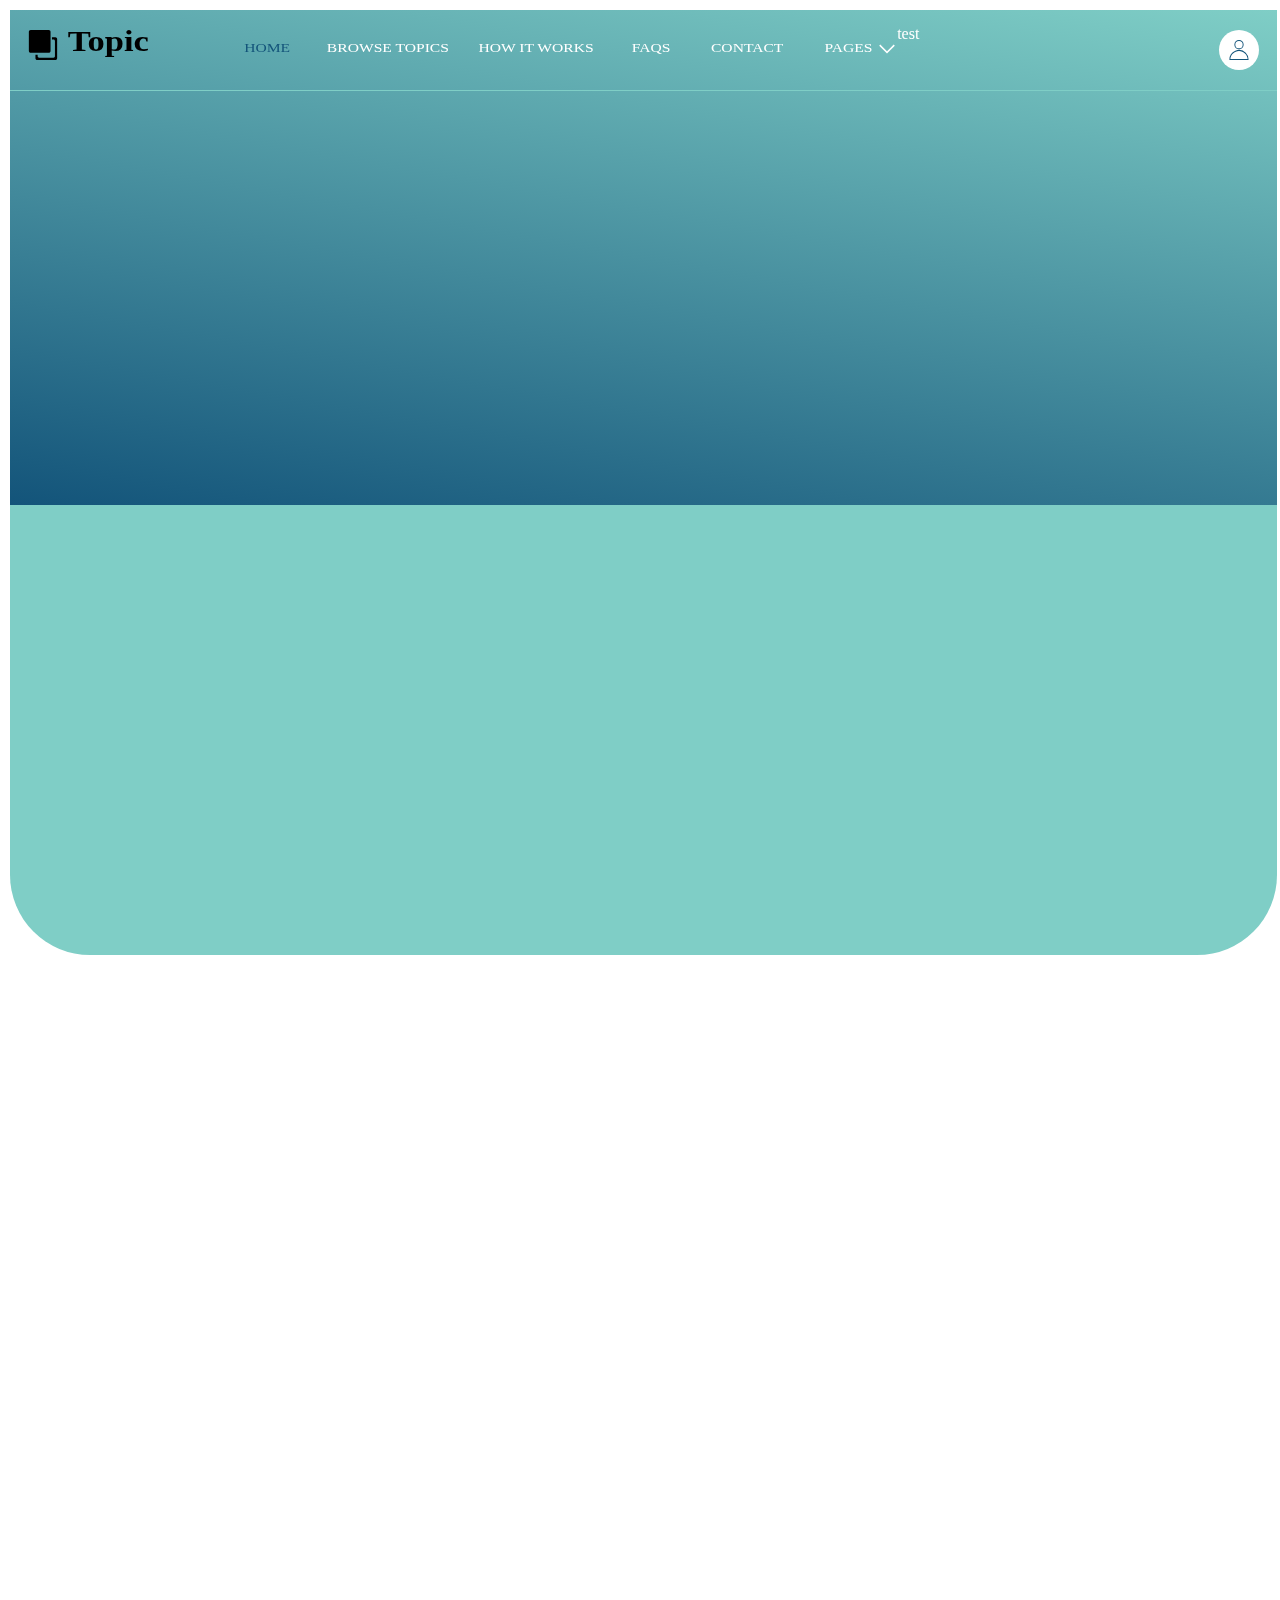
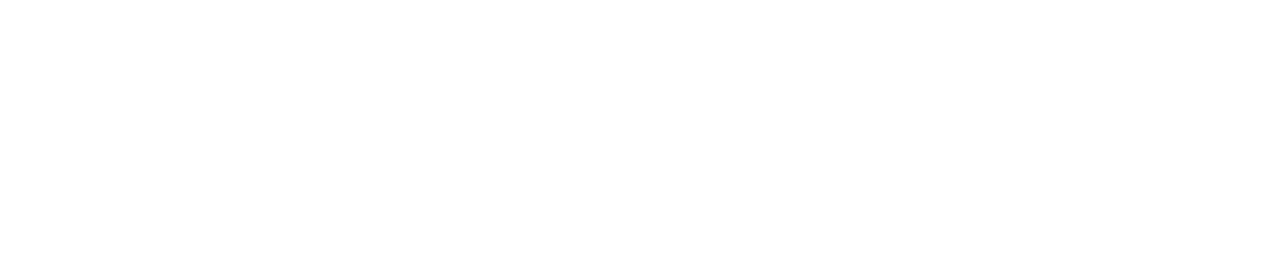
==== index.html @ 39557f70 "test" ====
<!DOCTYPE html>
<html lang="en">
<head>
    <meta charset="UTF-8">
    <meta name="viewport" content="width=device-width, initial-scale=1.0">
    <link rel="icon" href="img/icon.png"/>
    <link rel="stylesheet" href="style.css"/>
    <title>Topic</title>
    <script src="script.js" defer></script>
</head>
<body>
    <section class="main-top-container">
        <section class="main-top-head">
            <div class="main-top-head-inside">
                <div class="logo-left">
                    <div class="top-title-logo">
                        <svg version="1.1" id="logo-pic" xmlns="http://www.w3.org/2000/svg" xmlns:xlink="http://www.w3.org/1999/xlink" x="0px" y="0px" viewBox="0 0 26.901 26.901" style="enable-background:new 0 0 26.901 26.901;" xml:space="preserve"><g><path d="M24.514,6.516H21.47v2.07h1.399c0.713,0,1.292,0.578,1.292,1.291v13.66c0,0.715-0.579,1.295-1.292,1.295H9.948 c-0.713,0-1.29-0.58-1.29-1.295v-1.398H6.683v3.139c0,0.896,0.725,1.623,1.62,1.623h16.211c0.894,0,1.619-0.727,1.619-1.623V8.137 C26.133,7.244,25.409,6.516,24.514,6.516z" fill="#000000" style="fill: rgb(0, 0, 0);"></path><path d="M20.218,18.76V1.621C20.218,0.728,19.49,0,18.598,0H2.386C1.491,0,0.767,0.729,0.767,1.621V18.76 c0,0.898,0.724,1.623,1.619,1.623h16.212C19.492,20.383,20.218,19.658,20.218,18.76z" fill="#000000" style="fill: rgb(0, 0, 0);"></path></g></svg>
                    </div>
                    <div class="top-title">
                        <h1><strong>Topic</strong></h1>
                    </div>
                </div>
                <div class="top-main-sections">
                    <p id="home-p">HOME</p>
                    <p id="browse-topics-p">BROWSE TOPICS</p>
                    <p id="how-it-works-p">HOW IT WORKS</p>
                    <p id="faqs-p">FAQS</p>
                    <p id="contact-p">CONTACT</p>
                    <div class="pages-arrow">
                        <p id="pages-p">PAGES</p>
                        <svg id="arrow" src="arrow.svg" enable-background="new 0 0 128 128" viewBox="0 0 128 128" xmlns="http://www.w3.org/2000/svg"><path d="m64 92.5 50-50-7.1-7.1-17.1 17.2-25.8 25.8-25.8-25.8-17.1-17.1-7.1 7.1z"/></svg>    
                    </div>
                    test 
                        <!-- <div class="submenu">
                            <div class="submenu-arrow">
                            </div>
                            <ul>
                                <li><a href="https://templatemo.com/templates/templatemo_590_topic_listing/topics-listing.html">TOPICS LISTING</a></li>
                                <li><a href="https://templatemo.com/live/templatemo_590_topic_listing">CONTACT FORM</a></li>
                            </ul>
                        </div> -->
                
                </div>
                <div class="account-logo">
                    <svg id="acc-logo" viewBox="0 0 512 512" xmlns="http://www.w3.org/2000/svg" data-name="Layer 1"><path d="m429.2 326.8a244.942 244.942 0 0 0 -418.142 173.2v12h489.884v-12a243.336 243.336 0 0 0 -71.742-173.2zm-393.821 161.2c6.249-116.273 102.821-208.941 220.621-208.941s214.372 92.668 220.621 208.941zm220.621-250.82a118.59 118.59 0 1 0 -118.59-118.59 118.725 118.725 0 0 0 118.59 118.59zm0-213.18a94.59 94.59 0 1 1 -94.59 94.59 94.7 94.7 0 0 1 94.59-94.59z"/></svg>
                </div>
            </div>
            <hr>
        </section>
        <!-- <div class="main-top-title">
            <h1>Discover. Learn. Enjoy</h1>
            <p>platform for creatives around the world</p>
        </div>
        <div class="main-block-input">
            <form class="form-search" action="">
                <img class="search-img" src="img/search.png" alt="">
                <input type="search" placeholder="Design, Code, Marketing, Finance ...">
                <button class="search-button" type="submit"><strong>Search</strong></button>
            </form>
        </div> -->
    </section>
    <section class="first-main-description">
        <!-- <div class="description-web-design">
            <h2>Web Design</h2>
            <div class="number-14">14</div>
            <p>When you search for free CSS templates, you will notice that TemplateMo is one of the best websites</p>
            <img src="img/web-design.png" alt="">
        </div>
        <div class="description-finance">
            <img class="finance-main-img" src="img/finance.jpg" alt="">
            <div class="gradient-finance"></div>
            <div class="content-1">
                <h2>Finance</h2>
                <div class="number-25">25</div>
                <p>Topic Listing Template includes homepage, listing page, detail page, and contact page. You can feel free to edit and adapt for your CMS requirements.</p>
            </div>
            <div class="content-2">
                <button type="submit"><strong>Learn More</strong></button>
            </div>
            <div class="content-3">
                <p>Share:</p>
                <button type="button"><img class="logo-img" src="img/twitter.png" alt=""></button>
                <button type="button"><img class="logo-img" src="img/facebook.png" alt=""></button>
                <button type="button"><img class="logo-img" src="img/pinterest.png" alt=""></button>
                <img id="content-3-flag" src="img/flag.png" alt=""> -->
            </div>
        </div>

    </section>
    <section class="third-section-test">

    </section>
</body>
</html>
---- style.css ----
html, body {
    font-family: 'Rotunda';
    margin: 0;
    height: 100%;
}

:root {
    --dark-blue-color: #13547a;
    --light-blue-color: #7fcec6;
}

.main-top-container {
    margin: 10px 10px 0px 10px;
    width: 99%;
    height: 55%;
    background: linear-gradient(10deg, #13547a, #7fcec6)
}

.main-top-head-inside {
    position:fixed;
    display: flex;
    justify-content:center;
    width: 99%;
    height: 80px;
    transition: background-color 0.3s;
}

.main-top-head-inside.fixed {
    background-color: var(--light-blue-color);
    position: fixed;
}

.logo-left {
    display: flex;
}

.logo-left:hover {
    cursor: pointer;
}

#logo-pic {
    width: 30px;
    height: 30px;
    padding: 20px 15px 0 0;
}

.top-title h1{
    margin-top: 14px;
    font-size: 30px;
    transform: scale(1.15,1);
}

.top-main-sections {
    display: flex;
    padding: 15px 300px 0px 80px;
    color: white;
    cursor: default;
}

.top-main-sections p:hover {
    cursor: pointer;
    color: var(--dark-blue-color);
    transition: color 200ms;
}

.top-main-sections p {
    display: inline;
    margin: 0;
    padding: 15px 25px 0 25px;
    transition: color 200ms;
    font-weight: 350;
    font-size: 13px;
    transform: scale(1.2,1);
}

#pages-p {
    padding-right: 10px;
}

.pages-arrow {
    display: flex;
}

#arrow {
    padding: 0px 0px 17px 0px;
    width: 20px;
    fill: white;
    transition: fill 200ms;
}

#home-p {
    color: var(--dark-blue-color);
}

.pages-arrow:hover #arrow {
    cursor: pointer;
    fill: var(--dark-blue-color);
}

.pages-arrow:hover p {
    cursor: pointer;
    color: var(--dark-blue-color);
}

.submenu {
    border-radius: 10px;
    position: absolute;
    right: 580px;
    bottom: 720px;
    background-color: white;
    width: 160px;
    height: 90px;
    opacity: 0;
    visibility: hidden;
    transition: transform 300ms ease, opacity 300ms ease, visibility 0s 0.3s;
}

.submenu ul {
    padding: 15px 15px 15px 20px;
    color: grey;
    list-style-type: none;
    line-height: 33px;
    font-size: 15px;
    font-weight: 300;
    margin-top: 0px;
}

.submenu a:hover {
    color: var(--dark-blue-color);
}

.submenu ul a {
    color: grey;
    text-decoration: none;
}

.submenu-arrow {
    background-color: white;
    width: 25px;
    height: 25px;
    transform: rotate(45deg);
    position: absolute;
    bottom: 73px;
    left: 20px;
}

.pages-arrow:hover .submenu {
    opacity: 1;
    transform: translate(0px, -25px);
    visibility: visible;
    transition: transform 300ms ease, opacity 300ms ease;
}

.account-logo {
    margin-top: 20px;
    border-radius: 50%;
    height: 40px;
    width: 40px;
    min-height: 40px;
    min-width: 40px;
    background-color:rgb(255, 255, 255);
    transition: background-color 300ms;
}

#acc-logo {
    fill: var(--dark-blue-color);
    width: 20px;
    height: 20px;
    padding: 10px;
    transition: fill 300ms;
}

.account-logo:hover {
    background-color: var(--dark-blue-color);
    transition: background-color 300ms;
    cursor: pointer;
}

.account-logo:hover #acc-logo {
    fill: white;
    transition: fill 300ms;
}

hr {
    position: fixed;
    top: 82px;
    width: 99%;
    height: 1px;
    border: none;
    background-color: var(--light-blue-color);
}

















.main-top-title {
    margin: 4% 0 0 34%;
}

.main-top-title h1 {
    color: white;
    font-size: 60px; 
}

.main-top-title p {
    color: #13547a;
    font-size: 25px;
    font-weight: 500;
    margin: -40px 0 25px 80px;
}

.main-block-input {
    display: flex;
    justify-content: center;
    margin-left: 100px;
}

.form-search input {
    color: grey;
    width: 900px;
    height: 80px;
    border-radius: 50px;
    font-size: 20px;
    padding: 0 200px 0 80px;
    border: none;
}

.form-search input:focus {
    outline: none;
}

.search-img {
    width: 27px;
    height: auto;
    position: relative;
    top: 7px;
    left: 70px;
}

.cross-button {
    background-color: white;
    border: none;
    width: 30px;
    height: 30px;
    position: absolute;
    right: 36%;
    top: 35%;
    display: none;
}

.cross-img {
    position: absolute;
    top: 0px;
    left: 0px;
    width: 25px;
}

.search-button {
    width: 150px;
    height: 60px;
    border-radius: 50px;
    position: relative;
    right: 166px;
    border: none;
    font-size: 23px;
    color: white;
    background-color: #7fcec6;
    transition: background-color 200ms;
}

.search-button:hover {
    background-color: #13547a;
    transition: background-color 200ms;
    cursor: pointer;
}

.first-main-description {
    background: #7fcec6;
    width: 99%;
    height: 50%;
    margin: 0px 10px 0 10px;
    border-bottom-left-radius: 80px;
    border-bottom-right-radius: 80px;
    display: flex;
    justify-content: center;
    flex-wrap: wrap;
}

.description-web-design {
    padding: 1% 100px 0 30px;
    position:relative;
    bottom: 100px;
    width: 15%;
    height: 96%;
    background-color: white;
    border-radius: 20px;
    transition: transform 100ms;
}

.description-web-design:hover {
    cursor: pointer;
    transform: translate(0px, -7px);
    transition: transform 100ms;
}

.description-web-design h2 {
    font-size: 25px;
    font-weight: 550;
}

.number-14 {
    border-radius: 20%;
    font-size: 13px;
    color: white;
    width: 15px;
    height: 15px;
    padding: 7px;
    background-color: #00b0ff;
    position: relative;
    left: 335px;
    bottom: 50px;
}

.description-web-design p {
    position: relative;
    bottom: 60px;
    color: grey;
    font-size: 23px;
    font-weight: 280;
    line-height: 30px;
}

.description-web-design img {
    position: relative;
    bottom: 70px;
    width: 345px;
    height: auto;
}

.description-finance {
    padding: 40px 40px 40px 40px;
    position: relative;
    left: 20px;
    bottom: 100px;
    width: 550px;
    height: 370px;
    background-color: white;
    border-radius: 20px;
    transition: transform 100ms;
}

.description-finance:hover {
    transform: translate(0px, -7px);
    transition: transform 100ms;
}

.finance-main-img {
    position: relative;
    bottom: 40px;
    right: 40px;
    width: 630px;
    height: 450px;
    border-radius: 20px;
}

.gradient-finance {
    position: relative;
    bottom: 494px;
    right: 40px;
    background: linear-gradient(10deg, #15567b, #7fcec6);
    filter: opacity(80%);
    width: 630px;
    height: 450px;
    border-radius: 20px;
}

.content-1 {
    color: white;
    position: relative;
    bottom: 253%;
}

.content-1 h2 {
    font-size: 25px;
}

.number-25 {
    border-radius: 20%;
    font-size: 13px;
    color: white;
    width: 15px;
    height: 15px;
    padding: 7px;
    background-color: #536dfe;
    position: relative;
    left: 530px;
    bottom: 50px;
}

.content-1 p {
    font-size: 22px;
    position: relative;
    bottom: 60px;
    font-weight: 280;
    line-height: 33px;
}

.content-2 {
    position: relative;
    bottom: 990px;
}

.content-2 button {
    width: 150px;
    height: 50px;
    border-radius: 50px;
    border: none;
    font-size: 20px;
    color: white;
    background-color: #7fcec6;
    transition: background-color 200ms;
}

.content-2 button:hover {
    cursor: pointer;
    background-color: #13547a;
}

.content-3 {
    display: flex;
    position: relative;
    bottom: 880px;
    color: white;
    font-size: 25px;
}

.content-3 button {
    position: relative;
    top: 4px;
    margin: 20px 0 0 20px;
    width: 35px;
    height: 35px;
    border-radius: 50%;
    border: none;
    background-color: #7fcec6;
    transition: background-color 200ms;
}

.content-3 button:hover {
    cursor: pointer;
    background-color: #13547a;
}

.logo-img {
    margin-top: 5px;
    width: 20px;
    height: 20px;
}

#content-3-flag {
    position: relative;
    left: 290px;
    top: 30px;
    border-radius: 0%;
    width: 30px;
    height: 30px;
}

.content-3 img:hover {
    cursor: pointer;
}

.third-section-test {
    height: 100%;
}
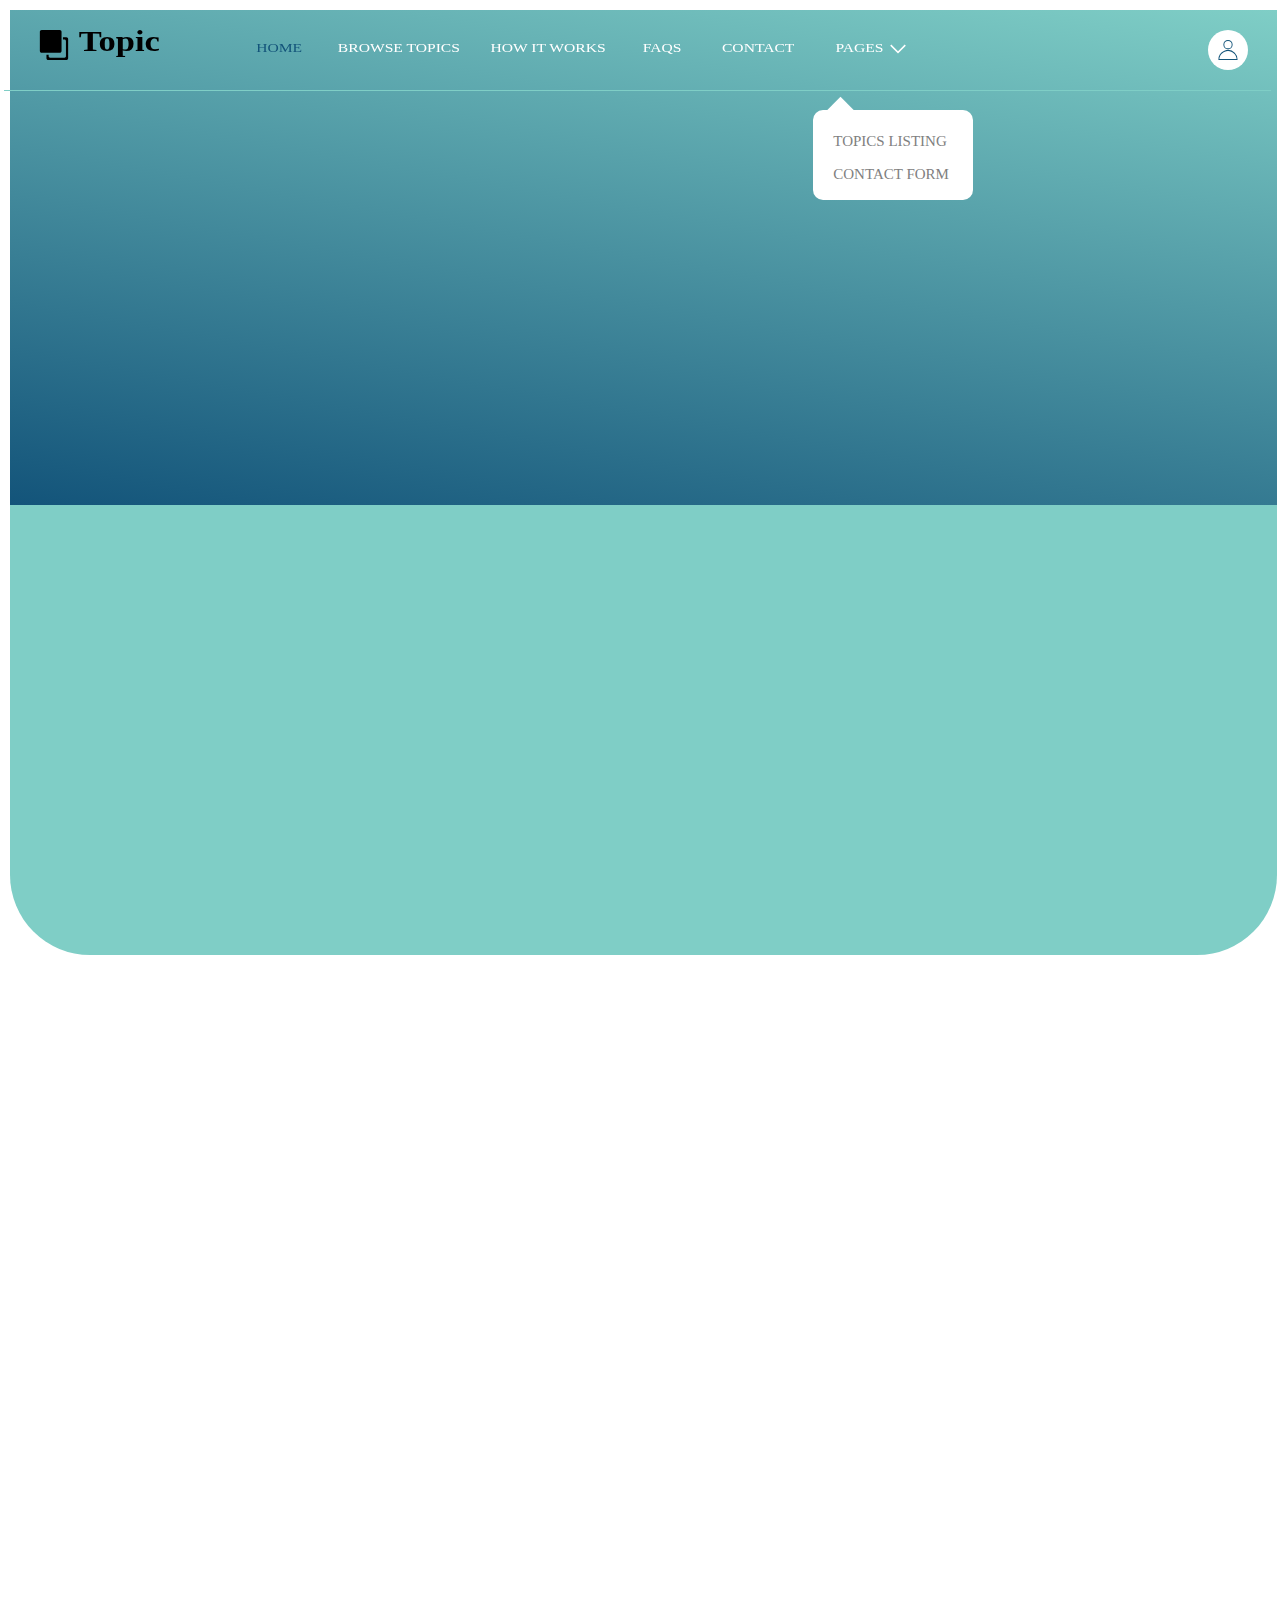
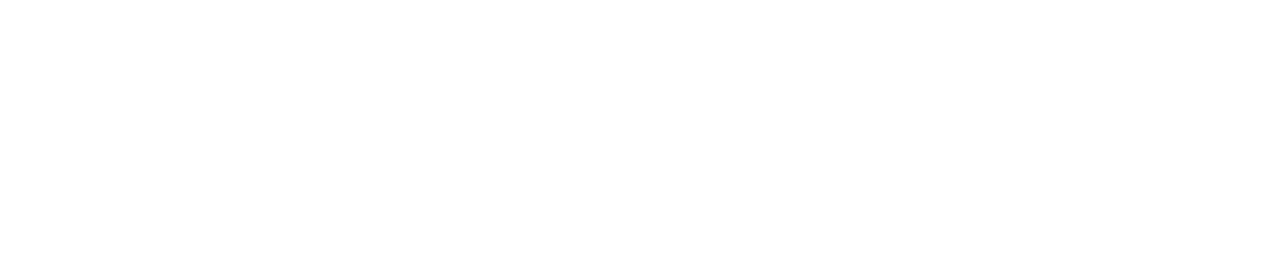
==== commit 757daa4f: "submenu-added" ====
--- a/index.html
+++ b/index.html
@@ -29,23 +29,22 @@
                     <div class="pages-arrow">
                         <p id="pages-p">PAGES</p>
                         <svg id="arrow" src="arrow.svg" enable-background="new 0 0 128 128" viewBox="0 0 128 128" xmlns="http://www.w3.org/2000/svg"><path d="m64 92.5 50-50-7.1-7.1-17.1 17.2-25.8 25.8-25.8-25.8-17.1-17.1-7.1 7.1z"/></svg>    
-                    </div>
-                    test 
-                        <!-- <div class="submenu">
+                        <div class="submenu">
                             <div class="submenu-arrow">
                             </div>
                             <ul>
                                 <li><a href="https://templatemo.com/templates/templatemo_590_topic_listing/topics-listing.html">TOPICS LISTING</a></li>
                                 <li><a href="https://templatemo.com/live/templatemo_590_topic_listing">CONTACT FORM</a></li>
                             </ul>
-                        </div> -->
-                
+                        </div>
+                    </div>
+                    <hr>
                 </div>
                 <div class="account-logo">
                     <svg id="acc-logo" viewBox="0 0 512 512" xmlns="http://www.w3.org/2000/svg" data-name="Layer 1"><path d="m429.2 326.8a244.942 244.942 0 0 0 -418.142 173.2v12h489.884v-12a243.336 243.336 0 0 0 -71.742-173.2zm-393.821 161.2c6.249-116.273 102.821-208.941 220.621-208.941s214.372 92.668 220.621 208.941zm220.621-250.82a118.59 118.59 0 1 0 -118.59-118.59 118.725 118.725 0 0 0 118.59 118.59zm0-213.18a94.59 94.59 0 1 1 -94.59 94.59 94.7 94.7 0 0 1 94.59-94.59z"/></svg>
                 </div>
             </div>
-            <hr>
+            
         </section>
         <!-- <div class="main-top-title">
             <h1>Discover. Learn. Enjoy</h1>
--- a/style.css
+++ b/style.css
@@ -103,15 +103,15 @@
 }
 
 .submenu {
+    position: fixed;
+    top: 110px;
     border-radius: 10px;
-    position: absolute;
-    right: 580px;
-    bottom: 720px;
     background-color: white;
     width: 160px;
     height: 90px;
-    opacity: 0;
-    visibility: hidden;
+    z-index: 2;
+    /* opacity: 0;
+    visibility: hidden; */
     transition: transform 300ms ease, opacity 300ms ease, visibility 0s 0.3s;
 }
 
@@ -141,7 +141,7 @@
     transform: rotate(45deg);
     position: absolute;
     bottom: 73px;
-    left: 20px;
+    left: 15px;
 }
 
 .pages-arrow:hover .submenu {
@@ -183,11 +183,13 @@
 
 hr {
     position: fixed;
+    right: 9px;
     top: 82px;
     width: 99%;
     height: 1px;
     border: none;
     background-color: var(--light-blue-color);
+    z-index: 1;
 }
 
 
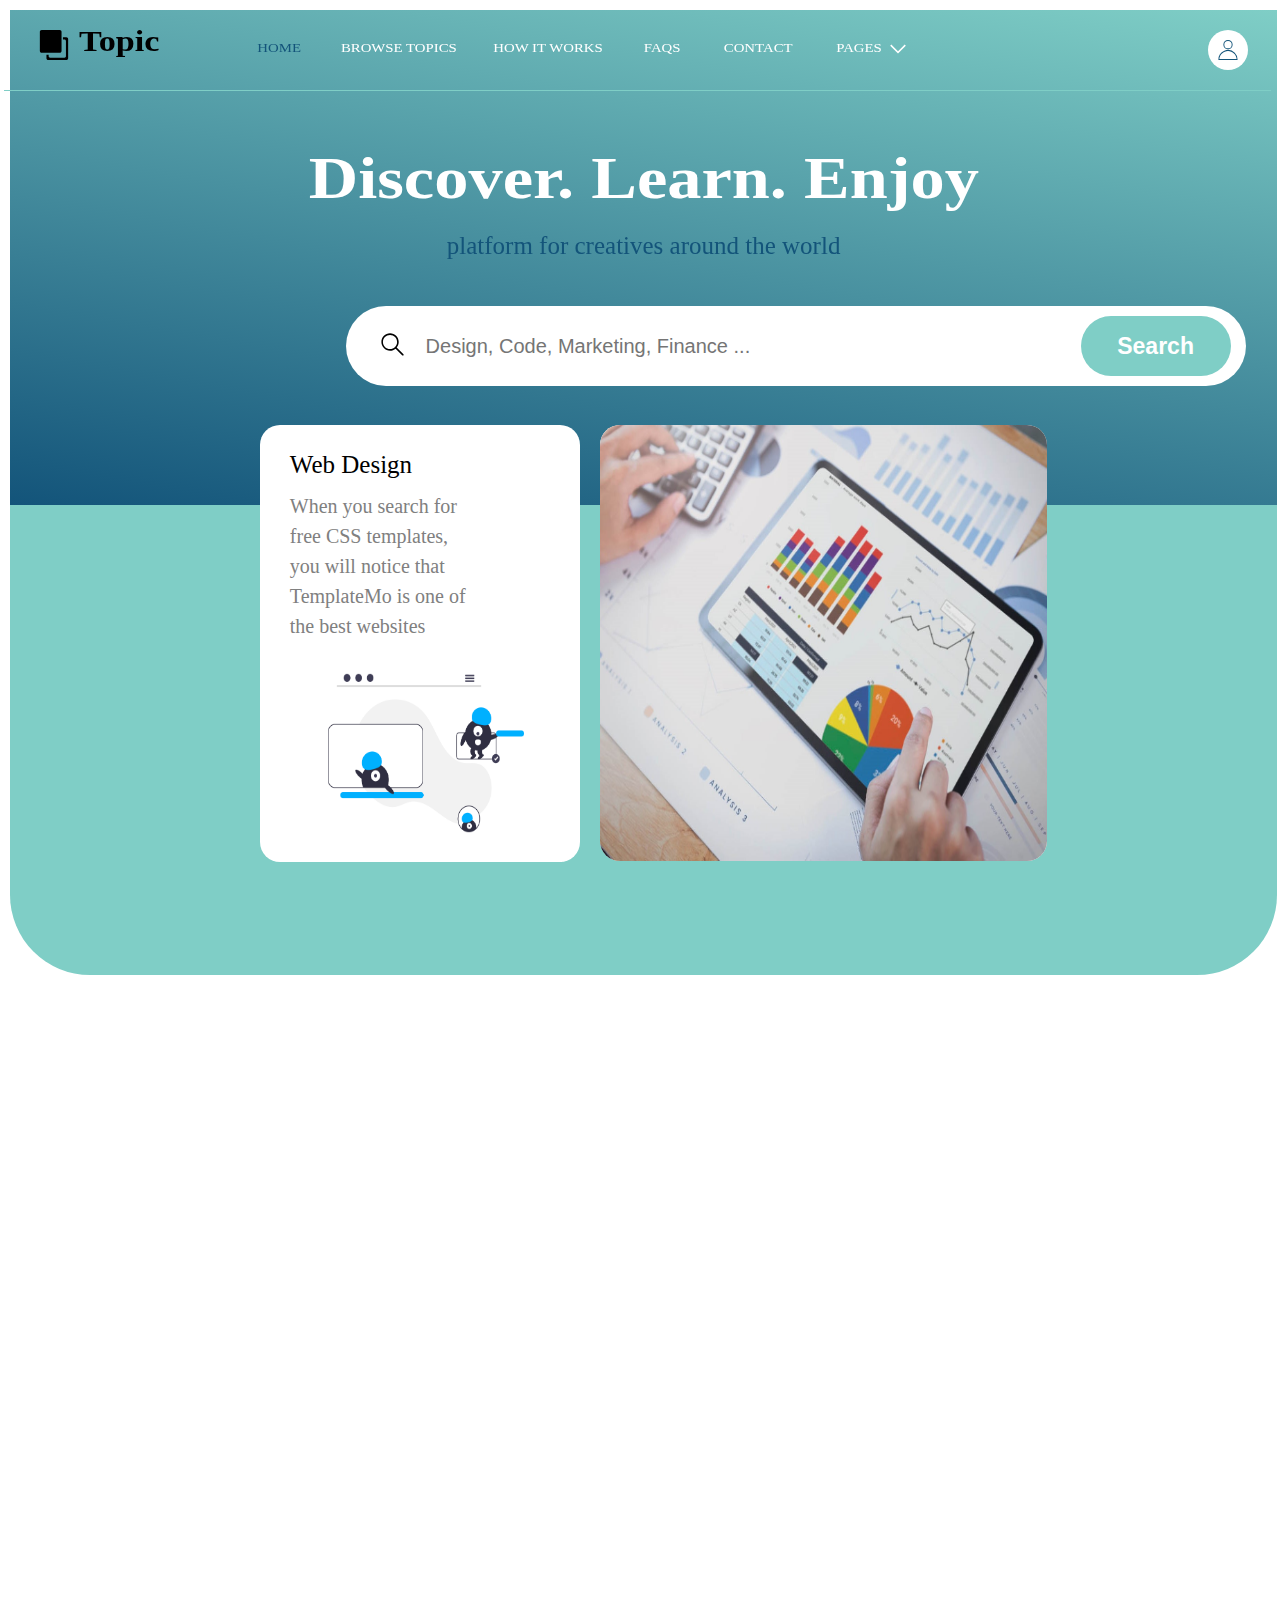
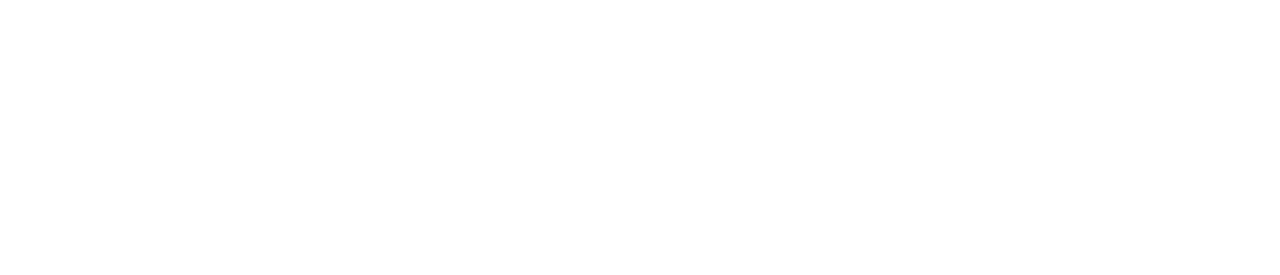
==== commit efbba484: "blocks description" ====
--- a/index.html
+++ b/index.html
@@ -3,12 +3,15 @@
 <head>
     <meta charset="UTF-8">
     <meta name="viewport" content="width=device-width, initial-scale=1.0">
-    <link rel="icon" href="img/icon.png"/>
+    <link rel="icon" href="img/icon.png" type="image/png">
     <link rel="stylesheet" href="style.css"/>
     <title>Topic</title>
     <script src="script.js" defer></script>
 </head>
 <body>
+
+    <!--ШАПКА САЙТА С НАВИГАЦИЕЙ-->
+
     <section class="main-top-container">
         <section class="main-top-head">
             <div class="main-top-head-inside">
@@ -43,23 +46,30 @@
                 <div class="account-logo">
                     <svg id="acc-logo" viewBox="0 0 512 512" xmlns="http://www.w3.org/2000/svg" data-name="Layer 1"><path d="m429.2 326.8a244.942 244.942 0 0 0 -418.142 173.2v12h489.884v-12a243.336 243.336 0 0 0 -71.742-173.2zm-393.821 161.2c6.249-116.273 102.821-208.941 220.621-208.941s214.372 92.668 220.621 208.941zm220.621-250.82a118.59 118.59 0 1 0 -118.59-118.59 118.725 118.725 0 0 0 118.59 118.59zm0-213.18a94.59 94.59 0 1 1 -94.59 94.59 94.7 94.7 0 0 1 94.59-94.59z"/></svg>
                 </div>
+            </div>           
+        </section>
+
+    <!-- ОГЛАВЛЕНИЕ С ПОИСКОМ -->
+
+        <section class="main-center-title">
+            <div class="main-top-title">
+                <h1>Discover. Learn. Enjoy</h1>
+                <p>platform for creatives around the world</p>
             </div>
-            
+            <div class="main-block-input">
+                <form class="form-search" action="">
+                    <svg id="search-pic" viewBox="0 0 101 101" xmlns="http://www.w3.org/2000/svg"><path d="m63.3 59.9c3.8-4.6 6.2-10.5 6.2-17 0-14.6-11.9-26.5-26.5-26.5s-26.5 11.9-26.5 26.5 11.9 26.5 26.5 26.5c6.4 0 12.4-2.3 17-6.2l20.6 20.6c.5.5 1.1.7 1.7.7s1.2-.2 1.7-.7c.9-.9.9-2.5 0-3.4zm-20.4 4.7c-12 0-21.7-9.7-21.7-21.7s9.7-21.7 21.7-21.7 21.7 9.7 21.7 21.7-9.7 21.7-21.7 21.7z"/></svg>
+                    <input type="search" placeholder="Design, Code, Marketing, Finance ...">
+                    <button class="search-button" type="submit"><strong>Search</strong></button>
+                </form>
+            </div>
         </section>
-        <!-- <div class="main-top-title">
-            <h1>Discover. Learn. Enjoy</h1>
-            <p>platform for creatives around the world</p>
-        </div>
-        <div class="main-block-input">
-            <form class="form-search" action="">
-                <img class="search-img" src="img/search.png" alt="">
-                <input type="search" placeholder="Design, Code, Marketing, Finance ...">
-                <button class="search-button" type="submit"><strong>Search</strong></button>
-            </form>
-        </div> -->
     </section>
+
+    <!-- БЛОКИ С ОПИСАНИЕМ -->
+
     <section class="first-main-description">
-        <!-- <div class="description-web-design">
+        <div class="description-web-design">
             <h2>Web Design</h2>
             <div class="number-14">14</div>
             <p>When you search for free CSS templates, you will notice that TemplateMo is one of the best websites</p>
@@ -67,8 +77,8 @@
         </div>
         <div class="description-finance">
             <img class="finance-main-img" src="img/finance.jpg" alt="">
-            <div class="gradient-finance"></div>
-            <div class="content-1">
+            <!-- <div class="gradient-finance"></div> -->
+            <!-- <div class="content-1">
                 <h2>Finance</h2>
                 <div class="number-25">25</div>
                 <p>Topic Listing Template includes homepage, listing page, detail page, and contact page. You can feel free to edit and adapt for your CMS requirements.</p>
@@ -81,8 +91,8 @@
                 <button type="button"><img class="logo-img" src="img/twitter.png" alt=""></button>
                 <button type="button"><img class="logo-img" src="img/facebook.png" alt=""></button>
                 <button type="button"><img class="logo-img" src="img/pinterest.png" alt=""></button>
-                <img id="content-3-flag" src="img/flag.png" alt=""> -->
-            </div>
+                <img id="content-3-flag" src="img/flag.png" alt="">
+            </div> -->
         </div>
 
     </section>
--- a/style.css
+++ b/style.css
@@ -7,9 +7,16 @@
 :root {
     --dark-blue-color: #13547a;
     --light-blue-color: #7fcec6;
-}
+    --text-transform: scale(1.14,1);
+    --smooth-transition-background: background-color 200ms;
+    --smooth-transform: transform 100ms;
+}
+
+/* ШАПКА САЙТА С НАВИГАЦИЕЙ */
 
 .main-top-container {
+    display: flex;
+    justify-content:center;
     margin: 10px 10px 0px 10px;
     width: 99%;
     height: 55%;
@@ -18,16 +25,18 @@
 
 .main-top-head-inside {
     position:fixed;
+    left: 10px;
     display: flex;
     justify-content:center;
     width: 99%;
     height: 80px;
-    transition: background-color 0.3s;
+    transition: var(--smooth-transition-background);
 }
 
 .main-top-head-inside.fixed {
     background-color: var(--light-blue-color);
     position: fixed;
+    z-index: 1000;
 }
 
 .logo-left {
@@ -47,7 +56,7 @@
 .top-title h1{
     margin-top: 14px;
     font-size: 30px;
-    transform: scale(1.15,1);
+    transform: var(--text-transform);
 }
 
 .top-main-sections {
@@ -70,7 +79,7 @@
     transition: color 200ms;
     font-weight: 350;
     font-size: 13px;
-    transform: scale(1.2,1);
+    transform: var(--text-transform);
 }
 
 #pages-p {
@@ -100,6 +109,13 @@
 .pages-arrow:hover p {
     cursor: pointer;
     color: var(--dark-blue-color);
+}
+
+.pages-arrow:hover .submenu {
+    opacity: 1;
+    transform: translate(0px, -25px);
+    visibility: visible;
+    transition: transform 300ms ease, opacity 300ms ease;
 }
 
 .submenu {
@@ -110,19 +126,20 @@
     width: 160px;
     height: 90px;
     z-index: 2;
-    /* opacity: 0;
-    visibility: hidden; */
     transition: transform 300ms ease, opacity 300ms ease, visibility 0s 0.3s;
+    opacity: 0;
+    visibility: hidden;
 }
 
 .submenu ul {
-    padding: 15px 15px 15px 20px;
+    padding: 15px 15px 15px 25px;
     color: grey;
     list-style-type: none;
     line-height: 33px;
-    font-size: 15px;
+    font-size: 13px;
     font-weight: 300;
     margin-top: 0px;
+    transform: var(--text-transform);
 }
 
 .submenu a:hover {
@@ -142,13 +159,6 @@
     position: absolute;
     bottom: 73px;
     left: 15px;
-}
-
-.pages-arrow:hover .submenu {
-    opacity: 1;
-    transform: translate(0px, -25px);
-    visibility: visible;
-    transition: transform 300ms ease, opacity 300ms ease;
 }
 
 .account-logo {
@@ -158,8 +168,8 @@
     width: 40px;
     min-height: 40px;
     min-width: 40px;
-    background-color:rgb(255, 255, 255);
-    transition: background-color 300ms;
+    background-color:white;
+    transition: var(--smooth-transition-background);
 }
 
 #acc-logo {
@@ -172,7 +182,7 @@
 
 .account-logo:hover {
     background-color: var(--dark-blue-color);
-    transition: background-color 300ms;
+    transition: var(--smooth-transition-background);
     cursor: pointer;
 }
 
@@ -192,42 +202,36 @@
     z-index: 1;
 }
 
-
-
-
-
-
-
-
-
-
-
-
-
-
-
-
+/* ОГЛАВЛЕНИЕ С ПОИСКОМ */
 
 .main-top-title {
-    margin: 4% 0 0 34%;
+    display: flex;
+    flex-direction: column;
+    align-items: center;
 }
 
 .main-top-title h1 {
+    flex-wrap: wrap;
+    position: absolute;
+    top: 16%;
+    margin: 0;
     color: white;
     font-size: 60px; 
+    transform: var(--text-transform);
 }
 
 .main-top-title p {
-    color: #13547a;
+    position: absolute;
+    top: 23%;
+    color: var(--dark-blue-color);
     font-size: 25px;
-    font-weight: 500;
-    margin: -40px 0 25px 80px;
+    font-weight: 400;
 }
 
 .main-block-input {
-    display: flex;
-    justify-content: center;
-    margin-left: 100px;
+    position: absolute;
+    left: 27%;
+    top: 34%;
 }
 
 .form-search input {
@@ -244,56 +248,42 @@
     outline: none;
 }
 
-.search-img {
-    width: 27px;
+#search-pic {
+    width: 33px;
     height: auto;
-    position: relative;
-    top: 7px;
-    left: 70px;
-}
-
-.cross-button {
-    background-color: white;
-    border: none;
-    width: 30px;
-    height: 30px;
-    position: absolute;
-    right: 36%;
-    top: 35%;
-    display: none;
-}
-
-.cross-img {
-    position: absolute;
-    top: 0px;
-    left: 0px;
-    width: 25px;
+    position: absolute;
+    top: 22px;
+    left: 30px;
 }
 
 .search-button {
     width: 150px;
     height: 60px;
     border-radius: 50px;
-    position: relative;
-    right: 166px;
+    position: absolute;
+    top: 10px;
+    right: 15px;
     border: none;
     font-size: 23px;
     color: white;
-    background-color: #7fcec6;
-    transition: background-color 200ms;
+    background-color: var(--light-blue-color);
+    transition: var(--smooth-transition-background);
 }
 
 .search-button:hover {
-    background-color: #13547a;
-    transition: background-color 200ms;
-    cursor: pointer;
-}
+    background-color: var(--dark-blue-color);
+    transition: var(--smooth-transition-background);
+    cursor: pointer;
+}
+
+/* БЛОКИ С ОПИСАНИЕМ */
 
 .first-main-description {
-    background: #7fcec6;
+    background: var(--light-blue-color);
     width: 99%;
     height: 50%;
     margin: 0px 10px 0 10px;
+    padding-top: 20px;
     border-bottom-left-radius: 80px;
     border-bottom-right-radius: 80px;
     display: flex;
@@ -302,25 +292,25 @@
 }
 
 .description-web-design {
-    padding: 1% 100px 0 30px;
-    position:relative;
+    padding: 5px 100px 0 30px;
+    position: relative;
     bottom: 100px;
     width: 15%;
     height: 96%;
     background-color: white;
     border-radius: 20px;
-    transition: transform 100ms;
+    transition: var(--smooth-transform);
 }
 
 .description-web-design:hover {
     cursor: pointer;
     transform: translate(0px, -7px);
-    transition: transform 100ms;
+    transition: var(--smooth-transform);
 }
 
 .description-web-design h2 {
     font-size: 25px;
-    font-weight: 550;
+    font-weight: 400;
 }
 
 .number-14 {
@@ -329,7 +319,7 @@
     color: white;
     width: 15px;
     height: 15px;
-    padding: 7px;
+    padding: 5px 7px 11px 7px;
     background-color: #00b0ff;
     position: relative;
     left: 335px;
@@ -340,16 +330,16 @@
     position: relative;
     bottom: 60px;
     color: grey;
-    font-size: 23px;
-    font-weight: 280;
+    font-size: 20px;
+    font-weight: 300;
     line-height: 30px;
 }
 
 .description-web-design img {
-    position: relative;
-    bottom: 70px;
-    width: 345px;
-    height: auto;
+    position: absolute;
+    bottom: 0px;
+    width: 85%;
+    height: 50%;
 }
 
 .description-finance {
@@ -357,24 +347,24 @@
     position: relative;
     left: 20px;
     bottom: 100px;
-    width: 550px;
-    height: 370px;
+    width: 29%;
+    height: 79%;
     background-color: white;
     border-radius: 20px;
-    transition: transform 100ms;
+    transition: var(--smooth-transform);
 }
 
 .description-finance:hover {
     transform: translate(0px, -7px);
-    transition: transform 100ms;
+    transition: var(--smooth-transform);
 }
 
 .finance-main-img {
-    position: relative;
-    bottom: 40px;
-    right: 40px;
-    width: 630px;
-    height: 450px;
+    position: absolute;
+    bottom: 0;
+    left: 0;
+    width: 100%;
+    height: 100%;
     border-radius: 20px;
 }
 
@@ -384,8 +374,8 @@
     right: 40px;
     background: linear-gradient(10deg, #15567b, #7fcec6);
     filter: opacity(80%);
-    width: 630px;
-    height: 450px;
+    width: 115%;
+    height: 123%;
     border-radius: 20px;
 }
 
@@ -397,6 +387,7 @@
 
 .content-1 h2 {
     font-size: 25px;
+    font-weight: 400;
 }
 
 .number-25 {
@@ -405,7 +396,7 @@
     color: white;
     width: 15px;
     height: 15px;
-    padding: 7px;
+    padding: 5px 7px 11px 7px;
     background-color: #536dfe;
     position: relative;
     left: 530px;
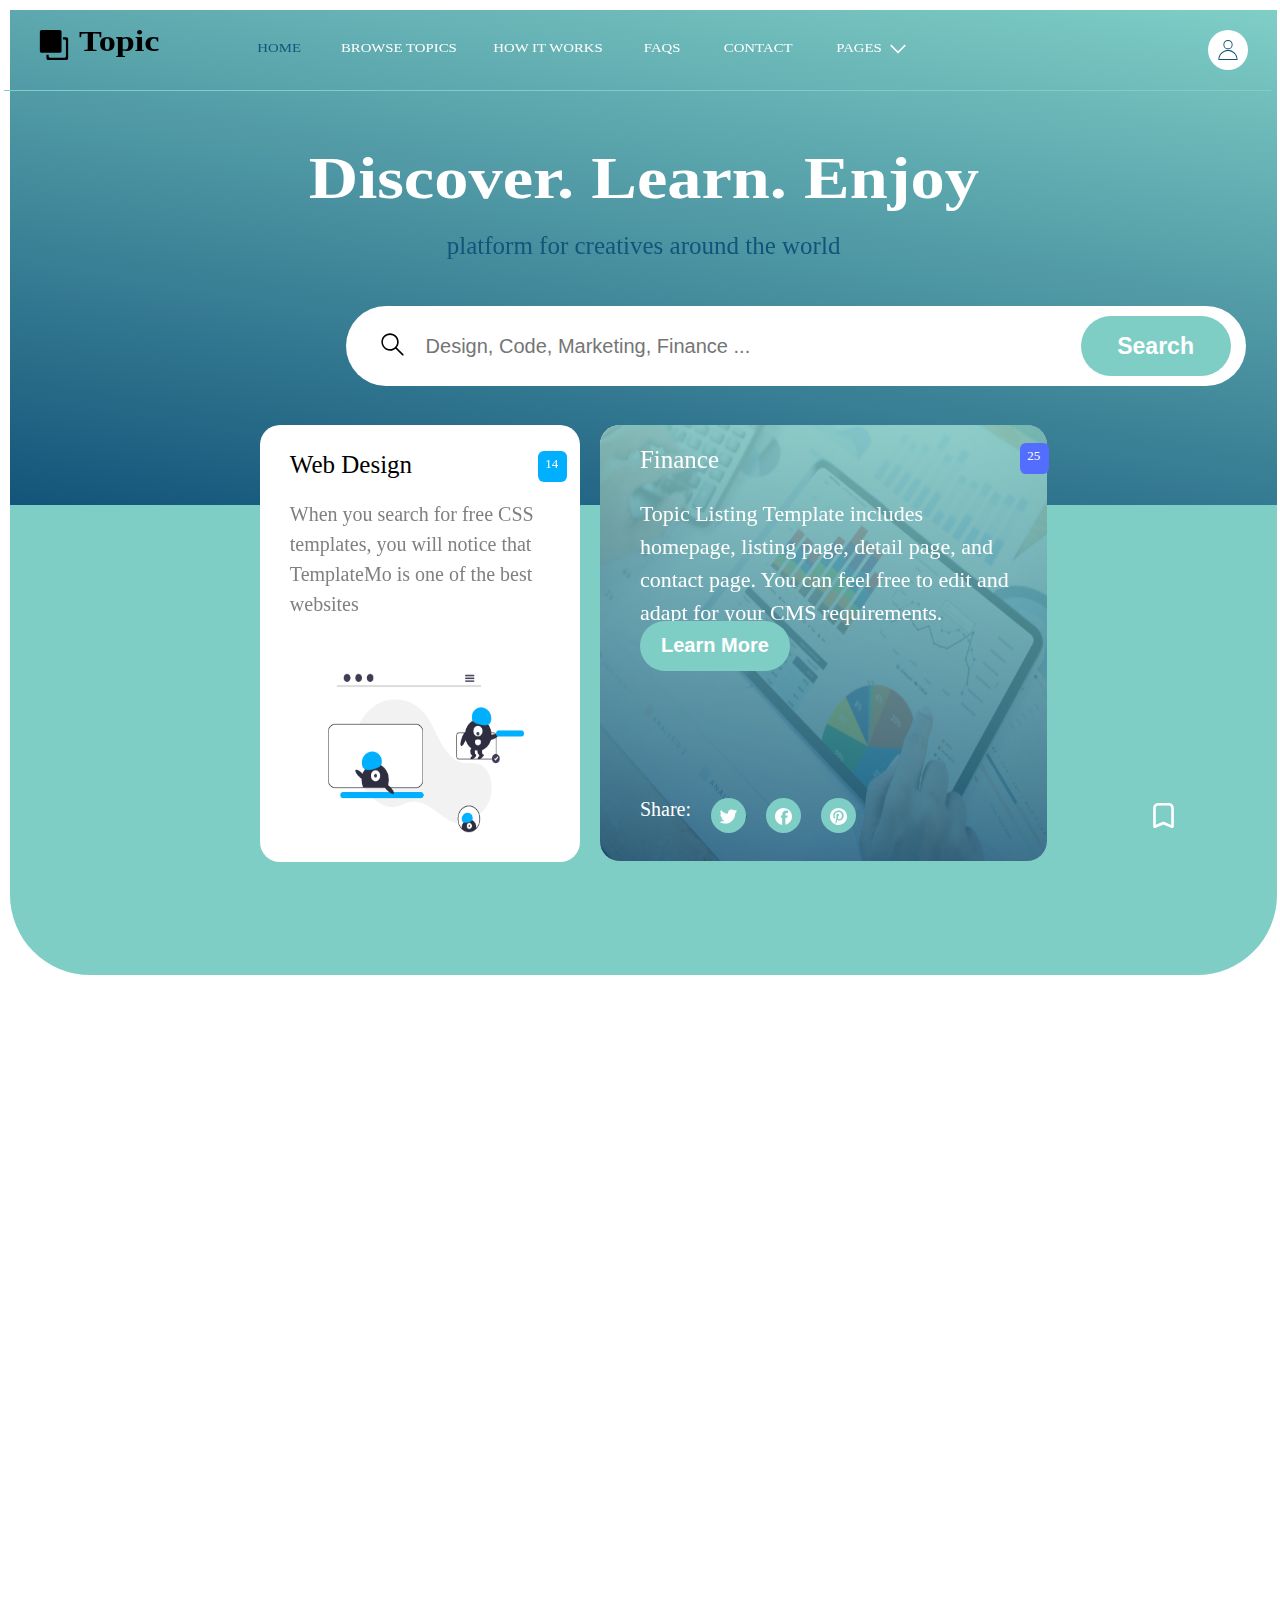
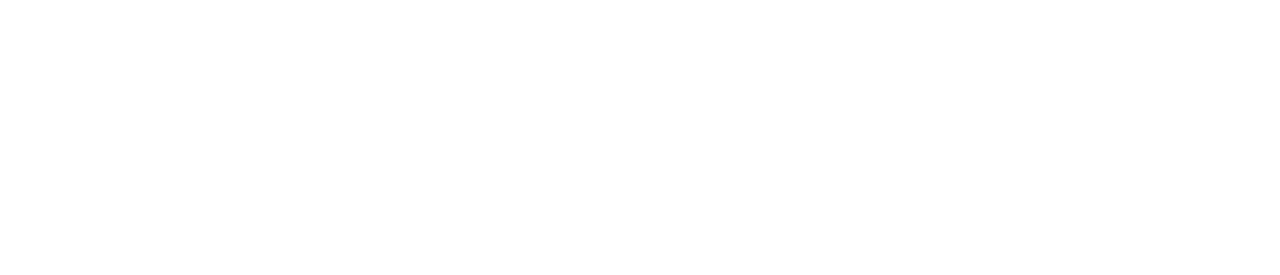
==== commit 75a50c98: "1 web done" ====
--- a/index.html
+++ b/index.html
@@ -77,8 +77,8 @@
         </div>
         <div class="description-finance">
             <img class="finance-main-img" src="img/finance.jpg" alt="">
-            <!-- <div class="gradient-finance"></div> -->
-            <!-- <div class="content-1">
+            <div class="gradient-finance"></div>
+            <div class="content-1">
                 <h2>Finance</h2>
                 <div class="number-25">25</div>
                 <p>Topic Listing Template includes homepage, listing page, detail page, and contact page. You can feel free to edit and adapt for your CMS requirements.</p>
@@ -88,14 +88,15 @@
             </div>
             <div class="content-3">
                 <p>Share:</p>
-                <button type="button"><img class="logo-img" src="img/twitter.png" alt=""></button>
-                <button type="button"><img class="logo-img" src="img/facebook.png" alt=""></button>
-                <button type="button"><img class="logo-img" src="img/pinterest.png" alt=""></button>
-                <img id="content-3-flag" src="img/flag.png" alt="">
-            </div> -->
+                <button type="button"><svg version="1.1" class="logo-pic" xmlns="http://www.w3.org/2000/svg" xmlns:xlink="http://www.w3.org/1999/xlink" x="0px" y="0px" viewBox="0 0 410.155 410.155" style="enable-background:new 0 0 410.155 410.155;" xml:space="preserve"><path style="fill: rgb(255, 255, 255);" d="M403.632,74.18c-9.113,4.041-18.573,7.229-28.28,9.537c10.696-10.164,18.738-22.877,23.275-37.067 l0,0c1.295-4.051-3.105-7.554-6.763-5.385l0,0c-13.504,8.01-28.05,14.019-43.235,17.862c-0.881,0.223-1.79,0.336-2.702,0.336 c-2.766,0-5.455-1.027-7.57-2.891c-16.156-14.239-36.935-22.081-58.508-22.081c-9.335,0-18.76,1.455-28.014,4.325 c-28.672,8.893-50.795,32.544-57.736,61.724c-2.604,10.945-3.309,21.9-2.097,32.56c0.139,1.225-0.44,2.08-0.797,2.481 c-0.627,0.703-1.516,1.106-2.439,1.106c-0.103,0-0.209-0.005-0.314-0.015c-62.762-5.831-119.358-36.068-159.363-85.14l0,0 c-2.04-2.503-5.952-2.196-7.578,0.593l0,0C13.677,65.565,9.537,80.937,9.537,96.579c0,23.972,9.631,46.563,26.36,63.032 c-7.035-1.668-13.844-4.295-20.169-7.808l0,0c-3.06-1.7-6.825,0.485-6.868,3.985l0,0c-0.438,35.612,20.412,67.3,51.646,81.569 c-0.629,0.015-1.258,0.022-1.888,0.022c-4.951,0-9.964-0.478-14.898-1.421l0,0c-3.446-0.658-6.341,2.611-5.271,5.952l0,0 c10.138,31.651,37.39,54.981,70.002,60.278c-27.066,18.169-58.585,27.753-91.39,27.753l-10.227-0.006 c-3.151,0-5.816,2.054-6.619,5.106c-0.791,3.006,0.666,6.177,3.353,7.74c36.966,21.513,79.131,32.883,121.955,32.883 c37.485,0,72.549-7.439,104.219-22.109c29.033-13.449,54.689-32.674,76.255-57.141c20.09-22.792,35.8-49.103,46.692-78.201 c10.383-27.737,15.871-57.333,15.871-85.589v-1.346c-0.001-4.537,2.051-8.806,5.631-11.712c13.585-11.03,25.415-24.014,35.16-38.591 l0,0C411.924,77.126,407.866,72.302,403.632,74.18L403.632,74.18z" fill="#76A9EA"></path></svg></button>
+                <button type="button"><svg version="1.1" class="logo-pic" xmlns="http://www.w3.org/2000/svg" xmlns:xlink="http://www.w3.org/1999/xlink" x="0px" y="0px" viewBox="0 0 42.054 42.054" style="enable-background:new 0 0 42.054 42.054;" xml:space="preserve"><g><path d="M42.054,21.168c0,10.001-6.987,18.354-16.344,20.485V24.185h5.053v-5.833h-5.104V17.05c0-2.5,1.094-4.532,3.697-4.532 c1.043,0,1.877,0.157,2.555,0.365l0.311-6.094c-1.094-0.312-2.445-0.522-4.217-0.522c-2.291,0-5.053,0.68-7.031,2.554 c-2.293,2.084-3.23,5.469-3.23,8.541v0.989H14.41v5.833h3.333v17.729C7.694,40.334,0,31.661,0,21.168 C0,9.555,9.415,0.14,21.028,0.14C32.641,0.139,42.054,9.554,42.054,21.168z" fill="#000000" style="fill: rgb(255, 255, 255);"></path></g></svg></button>
+                <button type="button"><svg version="1.1" class="logo-pic" xmlns="http://www.w3.org/2000/svg" xmlns:xlink="http://www.w3.org/1999/xlink" x="0px" y="0px" viewBox="0 0 25.626 25.626" style="enable-background:new 0 0 25.626 25.626;" xml:space="preserve"><g><path style="fill: rgb(255, 255, 255);" d="M12.812,0C5.736,0,0,5.736,0,12.812c0,5.421,3.372,10.045,8.128,11.917 c-0.021-0.438-0.018-2.705,1.56-9.474c0.211-2.258-0.082-3.059-0.082-3.997c0-2.129,1.106-2.578,1.752-2.578 c0.921,0,2.193,0.352,2.193,1.836c0,1.7-1.386,2.147-1.386,2.147s-0.1,0.435-0.215,1.643c-0.115,1.21,0.369,2.52,2.343,2.52 c3.165,0,3.653-4.393,3.653-5.602c0-1.67-1.224-5.06-5.024-5.06c-5.068,0-5.94,4.54-5.94,5.751c0,0.518,0.143,1.432,0.241,1.823 c0.957,0.155,0.858,1.465,0.449,1.837c-0.455,0.409-2.793,0.896-2.793-4.236c0-4.887,4.356-7.405,8.179-7.405 c3.639,0,7.603,2.511,7.603,7.348c0,4.318-3.104,7.718-6.364,7.718c-1.958,0-2.996-1.613-2.996-1.613 c0,1.51-2.773,6.699-3.128,7.358c1.44,0.561,3.001,0.88,4.64,0.88c7.076,0,12.813-5.736,12.813-12.813S19.888,0,12.812,0z" fill="#030104"></path></g></svg></button>
+                <svg id="content-3-flag" enable-background="new 0 0 100 100" viewBox="0 0 100 100" xmlns="http://www.w3.org/2000/svg"><g><path d="m85.1 100c-.5 0-1.6 0-2.1-.5h-.5l-32.5-13.6-32.4 13.6c-2.1 1-4.7.5-6.3-.5s-2.6-3.1-2.6-5.2v-73.3c0-11.5 8.9-20.4 20.4-20.4h41.9c11.5 0 20.4 8.9 20.4 20.4v73.3c0 2.1-1 4.2-2.6 5.2-1.1.5-2.7 1-3.7 1zm-56-90c-5.2 0-9.9 4.7-9.9 9.9v67.5l30.8-13 30.9 13.1v-67.6c0-5.2-4.7-9.9-9.9-9.9z"></path></g></svg>
+            </div>
         </div>
+    </section>
 
-    </section>
+    
     <section class="third-section-test">
 
     </section>
--- a/style.css
+++ b/style.css
@@ -10,6 +10,7 @@
     --text-transform: scale(1.14,1);
     --smooth-transition-background: background-color 200ms;
     --smooth-transform: transform 100ms;
+    --gradient: linear-gradient(10deg, #13547a, #7fcec6);
 }
 
 /* ШАПКА САЙТА С НАВИГАЦИЕЙ */
@@ -20,7 +21,7 @@
     margin: 10px 10px 0px 10px;
     width: 99%;
     height: 55%;
-    background: linear-gradient(10deg, #13547a, #7fcec6)
+    background: var(--gradient);
 }
 
 .main-top-head-inside {
@@ -321,18 +322,19 @@
     height: 15px;
     padding: 5px 7px 11px 7px;
     background-color: #00b0ff;
-    position: relative;
-    left: 335px;
-    bottom: 50px;
+    position: absolute;
+    left: 87%;
+    bottom: 87%;
 }
 
 .description-web-design p {
-    position: relative;
-    bottom: 60px;
+    position: absolute;
+    top: 10%;
     color: grey;
     font-size: 20px;
     font-weight: 300;
     line-height: 30px;
+    padding: 10px 10px 10px 0px;
 }
 
 .description-web-design img {
@@ -369,20 +371,22 @@
 }
 
 .gradient-finance {
-    position: relative;
-    bottom: 494px;
-    right: 40px;
-    background: linear-gradient(10deg, #15567b, #7fcec6);
+    position: absolute;
+    bottom: 0px;
+    right: 0px;
+    background: var(--gradient);
     filter: opacity(80%);
-    width: 115%;
-    height: 123%;
+    width: 100%;
+    height: 100%;
     border-radius: 20px;
 }
 
 .content-1 {
     color: white;
-    position: relative;
-    bottom: 253%;
+    position: absolute;
+    top: 0;
+    width: 85%;
+    /* padding: 0px 50px 10px 10px; */
 }
 
 .content-1 h2 {
@@ -398,22 +402,23 @@
     height: 15px;
     padding: 5px 7px 11px 7px;
     background-color: #536dfe;
-    position: relative;
-    left: 530px;
-    bottom: 50px;
+    position: absolute;
+    left: 100%;
+    bottom: 30%;
 }
 
 .content-1 p {
     font-size: 22px;
-    position: relative;
-    bottom: 60px;
+    position: absolute;
+    top: 50px;
     font-weight: 280;
     line-height: 33px;
+    padding: 0;
 }
 
 .content-2 {
-    position: relative;
-    bottom: 990px;
+    position: absolute;
+    top: 45%;
 }
 
 .content-2 button {
@@ -423,57 +428,61 @@
     border: none;
     font-size: 20px;
     color: white;
-    background-color: #7fcec6;
-    transition: background-color 200ms;
+    background-color: var(--light-blue-color);
+    transition: var(--smooth-transition-background);
 }
 
 .content-2 button:hover {
     cursor: pointer;
-    background-color: #13547a;
+    background-color: var(--dark-blue-color);
 }
 
 .content-3 {
     display: flex;
-    position: relative;
-    bottom: 880px;
-    color: white;
-    font-size: 25px;
+    position: absolute;
+    bottom: 20px;
+    color: white;
+    font-size: 20px;
+    font-weight: 300;
 }
 
 .content-3 button {
     position: relative;
-    top: 4px;
     margin: 20px 0 0 20px;
     width: 35px;
     height: 35px;
     border-radius: 50%;
     border: none;
-    background-color: #7fcec6;
-    transition: background-color 200ms;
+    background-color: var(--light-blue-color);
+    transition: var(--smooth-transition-background);
 }
 
 .content-3 button:hover {
     cursor: pointer;
-    background-color: #13547a;
-}
-
-.logo-img {
+    background-color: var(--dark-blue-color);
+}
+
+.logo-pic {
     margin-top: 5px;
-    width: 20px;
-    height: 20px;
+    width: 17px;
+    height: 17px;
 }
 
 #content-3-flag {
     position: relative;
-    left: 290px;
-    top: 30px;
+    left: 295px;
+    top: 25px;
     border-radius: 0%;
-    width: 30px;
-    height: 30px;
-}
-
-.content-3 img:hover {
-    cursor: pointer;
+    width: 25px;
+    height: 25px;
+    fill: white;
+    transition: fill 200ms;
+}
+
+#content-3-flag:hover {
+    cursor: pointer;
+    fill: var(--light-blue-color);
+    transition: fill 200ms;
 }
 
 .third-section-test {
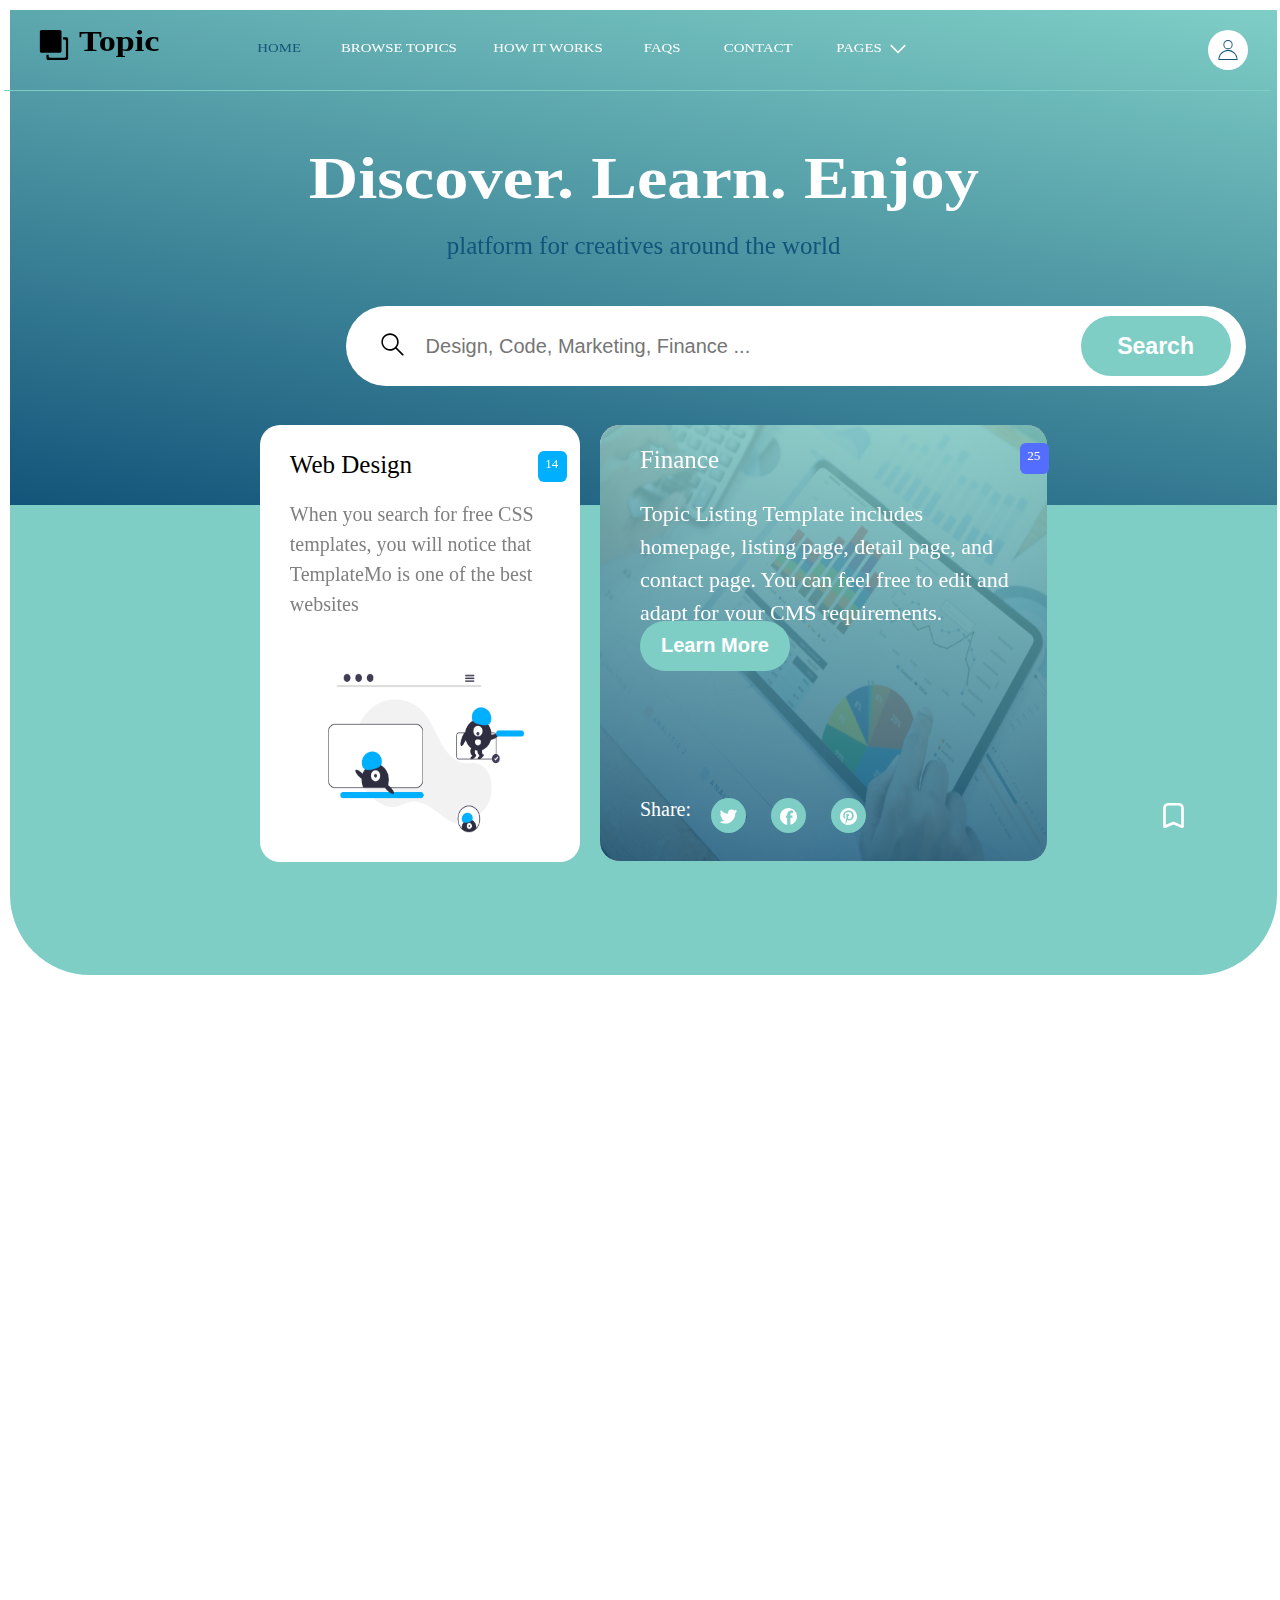
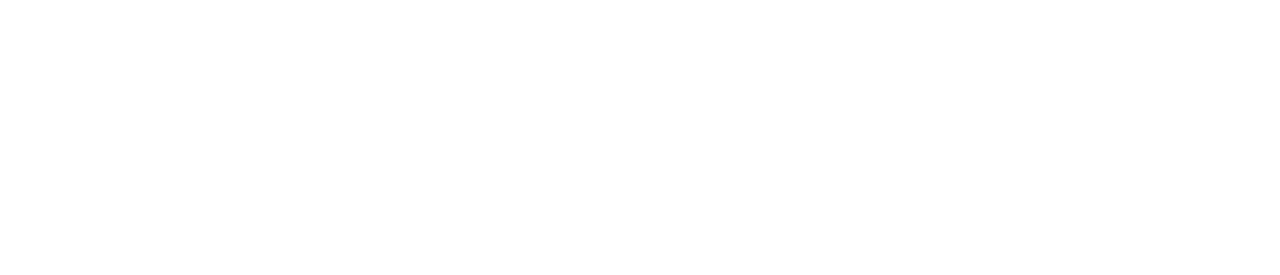
==== commit 900066c7: "done" ====
--- a/index.html
+++ b/index.html
@@ -3,7 +3,7 @@
 <head>
     <meta charset="UTF-8">
     <meta name="viewport" content="width=device-width, initial-scale=1.0">
-    <link rel="icon" href="img/icon.png" type="image/png">
+    <link rel="shortcut icon" href="img/icon.ico" type="image/x-icon">
     <link rel="stylesheet" href="style.css"/>
     <title>Topic</title>
     <script src="script.js" defer></script>
@@ -23,7 +23,7 @@
                         <h1><strong>Topic</strong></h1>
                     </div>
                 </div>
-                <div class="top-main-sections">
+                <nav class="top-main-sections">
                     <p id="home-p">HOME</p>
                     <p id="browse-topics-p">BROWSE TOPICS</p>
                     <p id="how-it-works-p">HOW IT WORKS</p>
@@ -42,7 +42,7 @@
                         </div>
                     </div>
                     <hr>
-                </div>
+                </nav>
                 <div class="account-logo">
                     <svg id="acc-logo" viewBox="0 0 512 512" xmlns="http://www.w3.org/2000/svg" data-name="Layer 1"><path d="m429.2 326.8a244.942 244.942 0 0 0 -418.142 173.2v12h489.884v-12a243.336 243.336 0 0 0 -71.742-173.2zm-393.821 161.2c6.249-116.273 102.821-208.941 220.621-208.941s214.372 92.668 220.621 208.941zm220.621-250.82a118.59 118.59 0 1 0 -118.59-118.59 118.725 118.725 0 0 0 118.59 118.59zm0-213.18a94.59 94.59 0 1 1 -94.59 94.59 94.7 94.7 0 0 1 94.59-94.59z"/></svg>
                 </div>
@@ -88,15 +88,16 @@
             </div>
             <div class="content-3">
                 <p>Share:</p>
-                <button type="button"><svg version="1.1" class="logo-pic" xmlns="http://www.w3.org/2000/svg" xmlns:xlink="http://www.w3.org/1999/xlink" x="0px" y="0px" viewBox="0 0 410.155 410.155" style="enable-background:new 0 0 410.155 410.155;" xml:space="preserve"><path style="fill: rgb(255, 255, 255);" d="M403.632,74.18c-9.113,4.041-18.573,7.229-28.28,9.537c10.696-10.164,18.738-22.877,23.275-37.067 l0,0c1.295-4.051-3.105-7.554-6.763-5.385l0,0c-13.504,8.01-28.05,14.019-43.235,17.862c-0.881,0.223-1.79,0.336-2.702,0.336 c-2.766,0-5.455-1.027-7.57-2.891c-16.156-14.239-36.935-22.081-58.508-22.081c-9.335,0-18.76,1.455-28.014,4.325 c-28.672,8.893-50.795,32.544-57.736,61.724c-2.604,10.945-3.309,21.9-2.097,32.56c0.139,1.225-0.44,2.08-0.797,2.481 c-0.627,0.703-1.516,1.106-2.439,1.106c-0.103,0-0.209-0.005-0.314-0.015c-62.762-5.831-119.358-36.068-159.363-85.14l0,0 c-2.04-2.503-5.952-2.196-7.578,0.593l0,0C13.677,65.565,9.537,80.937,9.537,96.579c0,23.972,9.631,46.563,26.36,63.032 c-7.035-1.668-13.844-4.295-20.169-7.808l0,0c-3.06-1.7-6.825,0.485-6.868,3.985l0,0c-0.438,35.612,20.412,67.3,51.646,81.569 c-0.629,0.015-1.258,0.022-1.888,0.022c-4.951,0-9.964-0.478-14.898-1.421l0,0c-3.446-0.658-6.341,2.611-5.271,5.952l0,0 c10.138,31.651,37.39,54.981,70.002,60.278c-27.066,18.169-58.585,27.753-91.39,27.753l-10.227-0.006 c-3.151,0-5.816,2.054-6.619,5.106c-0.791,3.006,0.666,6.177,3.353,7.74c36.966,21.513,79.131,32.883,121.955,32.883 c37.485,0,72.549-7.439,104.219-22.109c29.033-13.449,54.689-32.674,76.255-57.141c20.09-22.792,35.8-49.103,46.692-78.201 c10.383-27.737,15.871-57.333,15.871-85.589v-1.346c-0.001-4.537,2.051-8.806,5.631-11.712c13.585-11.03,25.415-24.014,35.16-38.591 l0,0C411.924,77.126,407.866,72.302,403.632,74.18L403.632,74.18z" fill="#76A9EA"></path></svg></button>
-                <button type="button"><svg version="1.1" class="logo-pic" xmlns="http://www.w3.org/2000/svg" xmlns:xlink="http://www.w3.org/1999/xlink" x="0px" y="0px" viewBox="0 0 42.054 42.054" style="enable-background:new 0 0 42.054 42.054;" xml:space="preserve"><g><path d="M42.054,21.168c0,10.001-6.987,18.354-16.344,20.485V24.185h5.053v-5.833h-5.104V17.05c0-2.5,1.094-4.532,3.697-4.532 c1.043,0,1.877,0.157,2.555,0.365l0.311-6.094c-1.094-0.312-2.445-0.522-4.217-0.522c-2.291,0-5.053,0.68-7.031,2.554 c-2.293,2.084-3.23,5.469-3.23,8.541v0.989H14.41v5.833h3.333v17.729C7.694,40.334,0,31.661,0,21.168 C0,9.555,9.415,0.14,21.028,0.14C32.641,0.139,42.054,9.554,42.054,21.168z" fill="#000000" style="fill: rgb(255, 255, 255);"></path></g></svg></button>
-                <button type="button"><svg version="1.1" class="logo-pic" xmlns="http://www.w3.org/2000/svg" xmlns:xlink="http://www.w3.org/1999/xlink" x="0px" y="0px" viewBox="0 0 25.626 25.626" style="enable-background:new 0 0 25.626 25.626;" xml:space="preserve"><g><path style="fill: rgb(255, 255, 255);" d="M12.812,0C5.736,0,0,5.736,0,12.812c0,5.421,3.372,10.045,8.128,11.917 c-0.021-0.438-0.018-2.705,1.56-9.474c0.211-2.258-0.082-3.059-0.082-3.997c0-2.129,1.106-2.578,1.752-2.578 c0.921,0,2.193,0.352,2.193,1.836c0,1.7-1.386,2.147-1.386,2.147s-0.1,0.435-0.215,1.643c-0.115,1.21,0.369,2.52,2.343,2.52 c3.165,0,3.653-4.393,3.653-5.602c0-1.67-1.224-5.06-5.024-5.06c-5.068,0-5.94,4.54-5.94,5.751c0,0.518,0.143,1.432,0.241,1.823 c0.957,0.155,0.858,1.465,0.449,1.837c-0.455,0.409-2.793,0.896-2.793-4.236c0-4.887,4.356-7.405,8.179-7.405 c3.639,0,7.603,2.511,7.603,7.348c0,4.318-3.104,7.718-6.364,7.718c-1.958,0-2.996-1.613-2.996-1.613 c0,1.51-2.773,6.699-3.128,7.358c1.44,0.561,3.001,0.88,4.64,0.88c7.076,0,12.813-5.736,12.813-12.813S19.888,0,12.812,0z" fill="#030104"></path></g></svg></button>
+                <form action="social-media.html" target="_blank">
+                    <button type="submit"><svg version="1.1" class="logo-pic" xmlns="http://www.w3.org/2000/svg" xmlns:xlink="http://www.w3.org/1999/xlink" x="0px" y="0px" viewBox="0 0 410.155 410.155" style="enable-background:new 0 0 410.155 410.155;" xml:space="preserve"><path style="fill: rgb(255, 255, 255);" d="M403.632,74.18c-9.113,4.041-18.573,7.229-28.28,9.537c10.696-10.164,18.738-22.877,23.275-37.067 l0,0c1.295-4.051-3.105-7.554-6.763-5.385l0,0c-13.504,8.01-28.05,14.019-43.235,17.862c-0.881,0.223-1.79,0.336-2.702,0.336 c-2.766,0-5.455-1.027-7.57-2.891c-16.156-14.239-36.935-22.081-58.508-22.081c-9.335,0-18.76,1.455-28.014,4.325 c-28.672,8.893-50.795,32.544-57.736,61.724c-2.604,10.945-3.309,21.9-2.097,32.56c0.139,1.225-0.44,2.08-0.797,2.481 c-0.627,0.703-1.516,1.106-2.439,1.106c-0.103,0-0.209-0.005-0.314-0.015c-62.762-5.831-119.358-36.068-159.363-85.14l0,0 c-2.04-2.503-5.952-2.196-7.578,0.593l0,0C13.677,65.565,9.537,80.937,9.537,96.579c0,23.972,9.631,46.563,26.36,63.032 c-7.035-1.668-13.844-4.295-20.169-7.808l0,0c-3.06-1.7-6.825,0.485-6.868,3.985l0,0c-0.438,35.612,20.412,67.3,51.646,81.569 c-0.629,0.015-1.258,0.022-1.888,0.022c-4.951,0-9.964-0.478-14.898-1.421l0,0c-3.446-0.658-6.341,2.611-5.271,5.952l0,0 c10.138,31.651,37.39,54.981,70.002,60.278c-27.066,18.169-58.585,27.753-91.39,27.753l-10.227-0.006 c-3.151,0-5.816,2.054-6.619,5.106c-0.791,3.006,0.666,6.177,3.353,7.74c36.966,21.513,79.131,32.883,121.955,32.883 c37.485,0,72.549-7.439,104.219-22.109c29.033-13.449,54.689-32.674,76.255-57.141c20.09-22.792,35.8-49.103,46.692-78.201 c10.383-27.737,15.871-57.333,15.871-85.589v-1.346c-0.001-4.537,2.051-8.806,5.631-11.712c13.585-11.03,25.415-24.014,35.16-38.591 l0,0C411.924,77.126,407.866,72.302,403.632,74.18L403.632,74.18z" fill="#76A9EA"></path></svg></button>
+                    <button type="submit"><svg version="1.1" class="logo-pic" xmlns="http://www.w3.org/2000/svg" xmlns:xlink="http://www.w3.org/1999/xlink" x="0px" y="0px" viewBox="0 0 42.054 42.054" style="enable-background:new 0 0 42.054 42.054;" xml:space="preserve"><g><path d="M42.054,21.168c0,10.001-6.987,18.354-16.344,20.485V24.185h5.053v-5.833h-5.104V17.05c0-2.5,1.094-4.532,3.697-4.532 c1.043,0,1.877,0.157,2.555,0.365l0.311-6.094c-1.094-0.312-2.445-0.522-4.217-0.522c-2.291,0-5.053,0.68-7.031,2.554 c-2.293,2.084-3.23,5.469-3.23,8.541v0.989H14.41v5.833h3.333v17.729C7.694,40.334,0,31.661,0,21.168 C0,9.555,9.415,0.14,21.028,0.14C32.641,0.139,42.054,9.554,42.054,21.168z" fill="#000000" style="fill: rgb(255, 255, 255);"></path></g></svg></button>             
+                    <button type="submit"><svg version="1.1" class="logo-pic" xmlns="http://www.w3.org/2000/svg" xmlns:xlink="http://www.w3.org/1999/xlink" x="0px" y="0px" viewBox="0 0 25.626 25.626" style="enable-background:new 0 0 25.626 25.626;" xml:space="preserve"><g><path style="fill: rgb(255, 255, 255);" d="M12.812,0C5.736,0,0,5.736,0,12.812c0,5.421,3.372,10.045,8.128,11.917 c-0.021-0.438-0.018-2.705,1.56-9.474c0.211-2.258-0.082-3.059-0.082-3.997c0-2.129,1.106-2.578,1.752-2.578 c0.921,0,2.193,0.352,2.193,1.836c0,1.7-1.386,2.147-1.386,2.147s-0.1,0.435-0.215,1.643c-0.115,1.21,0.369,2.52,2.343,2.52 c3.165,0,3.653-4.393,3.653-5.602c0-1.67-1.224-5.06-5.024-5.06c-5.068,0-5.94,4.54-5.94,5.751c0,0.518,0.143,1.432,0.241,1.823 c0.957,0.155,0.858,1.465,0.449,1.837c-0.455,0.409-2.793,0.896-2.793-4.236c0-4.887,4.356-7.405,8.179-7.405 c3.639,0,7.603,2.511,7.603,7.348c0,4.318-3.104,7.718-6.364,7.718c-1.958,0-2.996-1.613-2.996-1.613 c0,1.51-2.773,6.699-3.128,7.358c1.44,0.561,3.001,0.88,4.64,0.88c7.076,0,12.813-5.736,12.813-12.813S19.888,0,12.812,0z" fill="#030104"></path></g></svg></button>
+                </form>
                 <svg id="content-3-flag" enable-background="new 0 0 100 100" viewBox="0 0 100 100" xmlns="http://www.w3.org/2000/svg"><g><path d="m85.1 100c-.5 0-1.6 0-2.1-.5h-.5l-32.5-13.6-32.4 13.6c-2.1 1-4.7.5-6.3-.5s-2.6-3.1-2.6-5.2v-73.3c0-11.5 8.9-20.4 20.4-20.4h41.9c11.5 0 20.4 8.9 20.4 20.4v73.3c0 2.1-1 4.2-2.6 5.2-1.1.5-2.7 1-3.7 1zm-56-90c-5.2 0-9.9 4.7-9.9 9.9v67.5l30.8-13 30.9 13.1v-67.6c0-5.2-4.7-9.9-9.9-9.9z"></path></g></svg>
             </div>
         </div>
     </section>
 
-    
     <section class="third-section-test">
 
     </section>
--- a/style.css
+++ b/style.css
@@ -386,7 +386,6 @@
     position: absolute;
     top: 0;
     width: 85%;
-    /* padding: 0px 50px 10px 10px; */
 }
 
 .content-1 h2 {
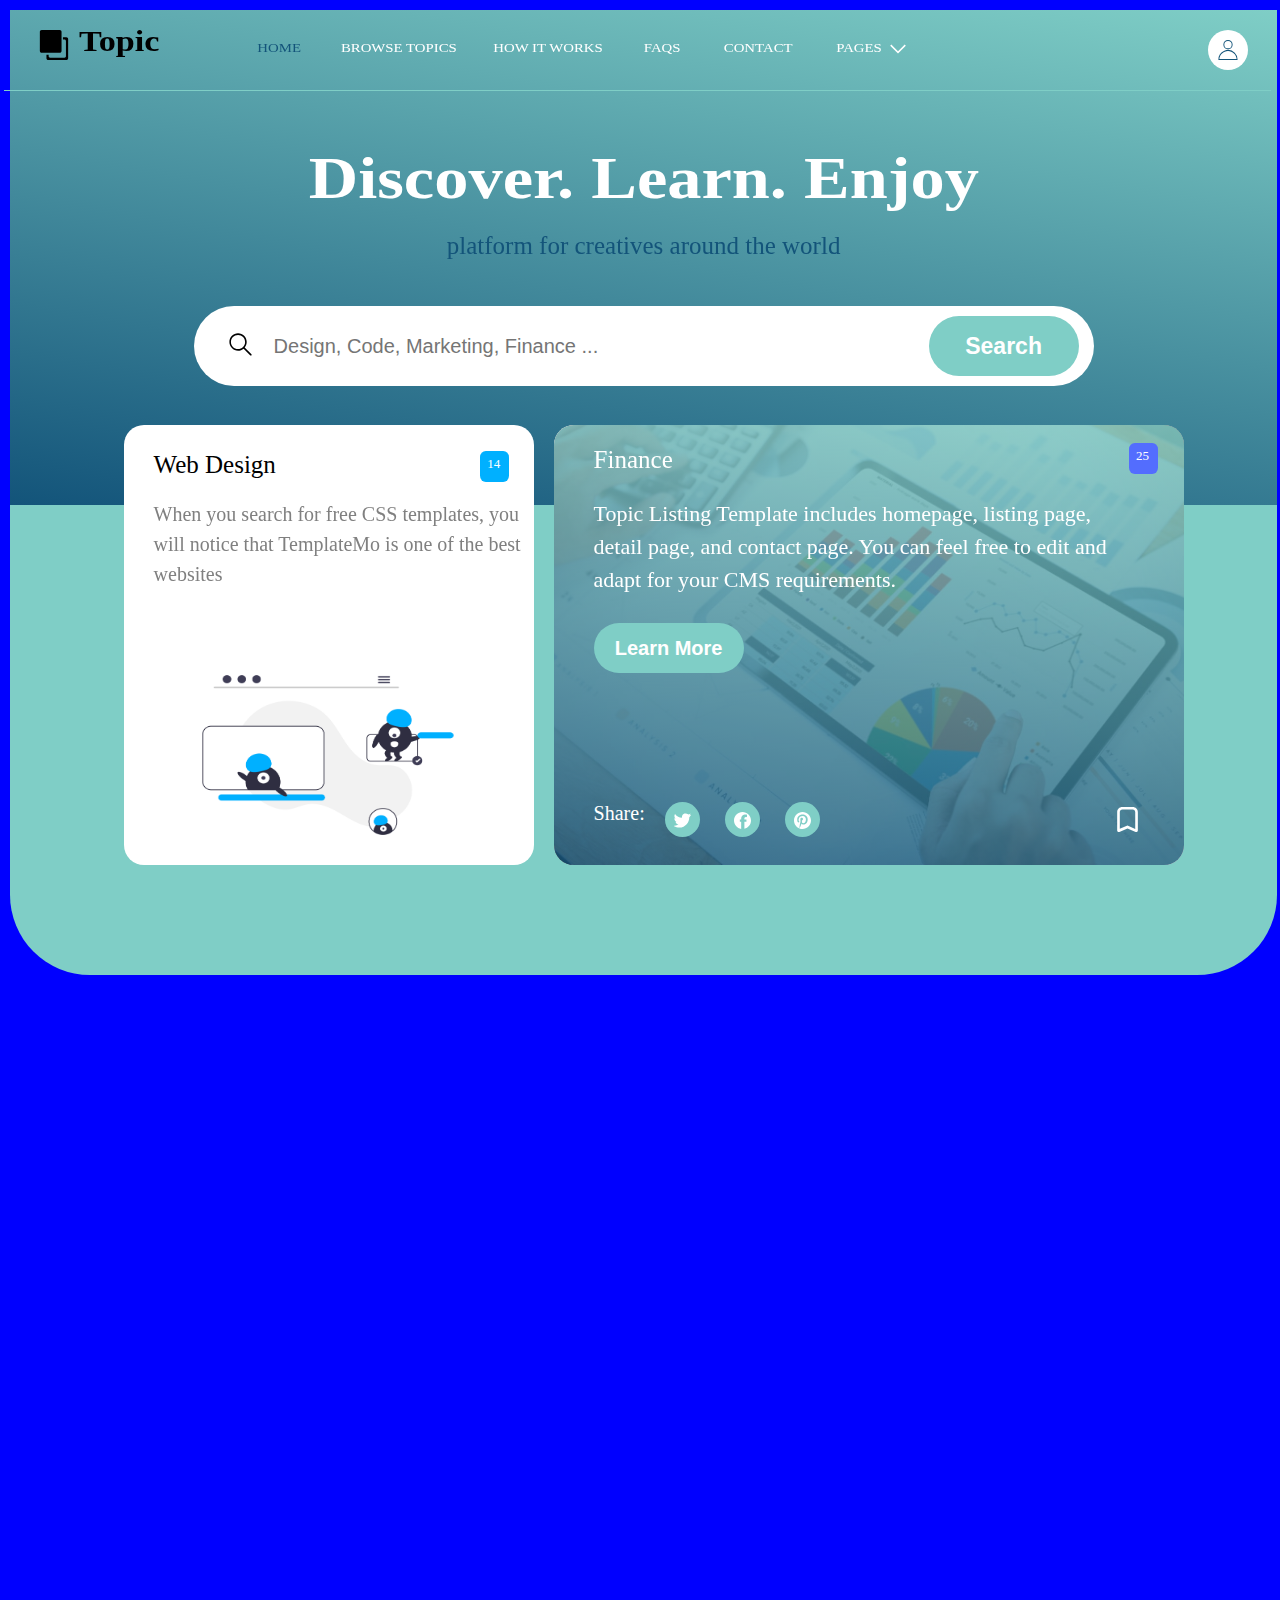
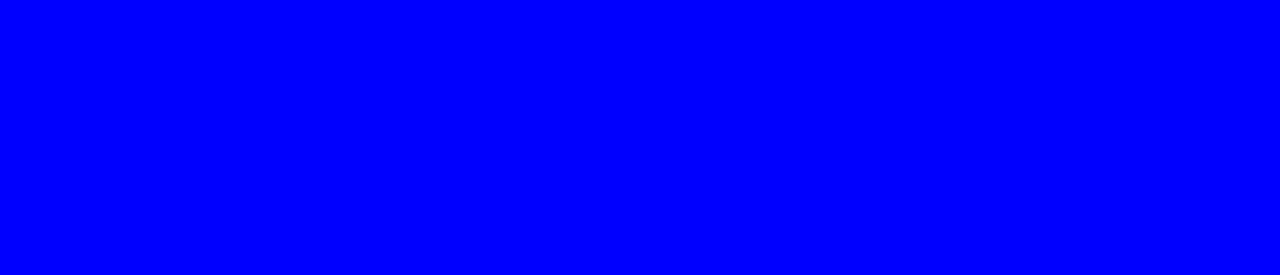
==== commit 3a39d102: "responsive" ====
--- a/index.html
+++ b/index.html
@@ -5,6 +5,7 @@
     <meta name="viewport" content="width=device-width, initial-scale=1.0">
     <link rel="shortcut icon" href="img/icon.ico" type="image/x-icon">
     <link rel="stylesheet" href="style.css"/>
+    <link rel="stylesheet" href="responsive.css"/>
     <title>Topic</title>
     <script src="script.js" defer></script>
 </head>
--- a/style.css
+++ b/style.css
@@ -211,6 +211,12 @@
     align-items: center;
 }
 
+.main-center-title {
+    display: flex;
+    flex-direction: column;
+    align-items: center;
+}
+
 .main-top-title h1 {
     flex-wrap: wrap;
     position: absolute;
@@ -231,7 +237,6 @@
 
 .main-block-input {
     position: absolute;
-    left: 27%;
     top: 34%;
 }
 
@@ -296,8 +301,8 @@
     padding: 5px 100px 0 30px;
     position: relative;
     bottom: 100px;
-    width: 15%;
-    height: 96%;
+    width: 280px;
+    height: 435px;
     background-color: white;
     border-radius: 20px;
     transition: var(--smooth-transform);
@@ -349,8 +354,8 @@
     position: relative;
     left: 20px;
     bottom: 100px;
-    width: 29%;
-    height: 79%;
+    width: 550px;
+    height: 360px;
     background-color: white;
     border-radius: 20px;
     transition: var(--smooth-transform);
--- a/responsive.css
+++ b/responsive.css
@@ -0,0 +1,6 @@
+@media (max-width:1400px) {
+    body {
+        background-color: blue;
+    }
+    
+}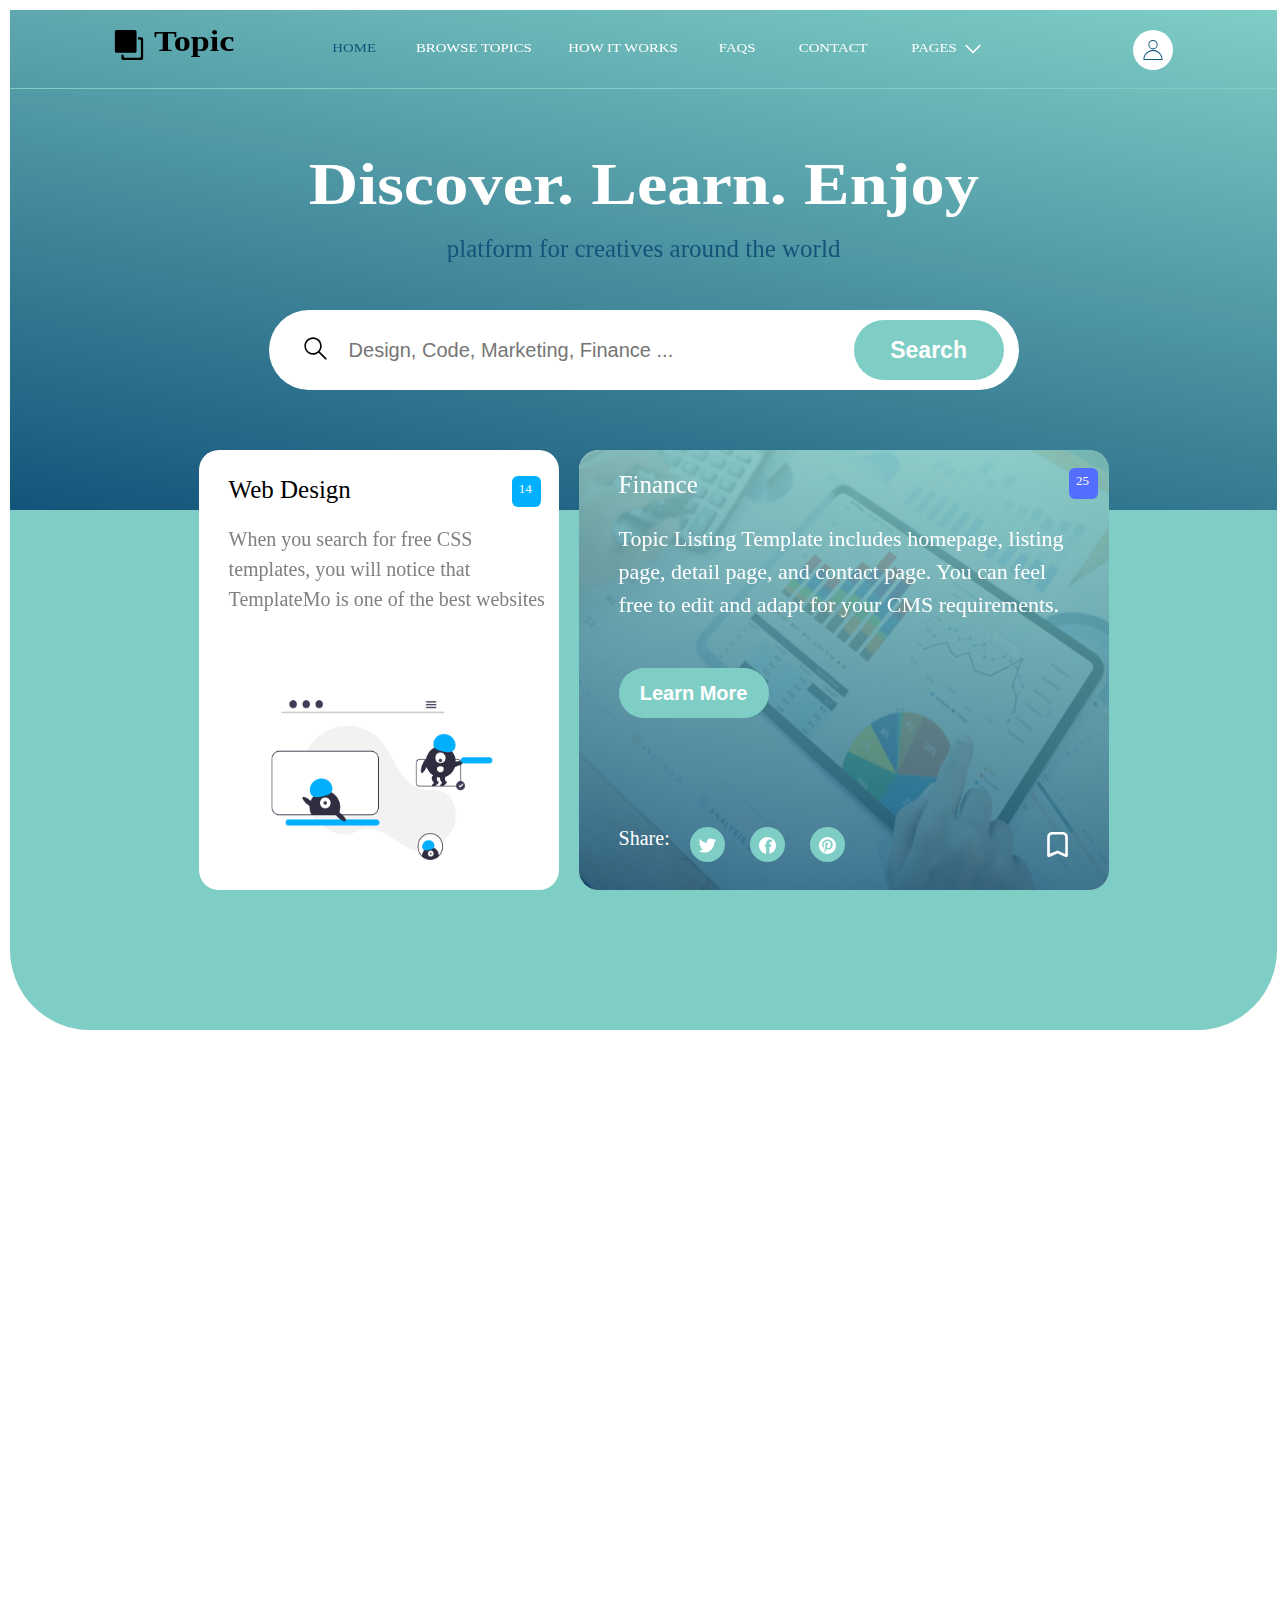
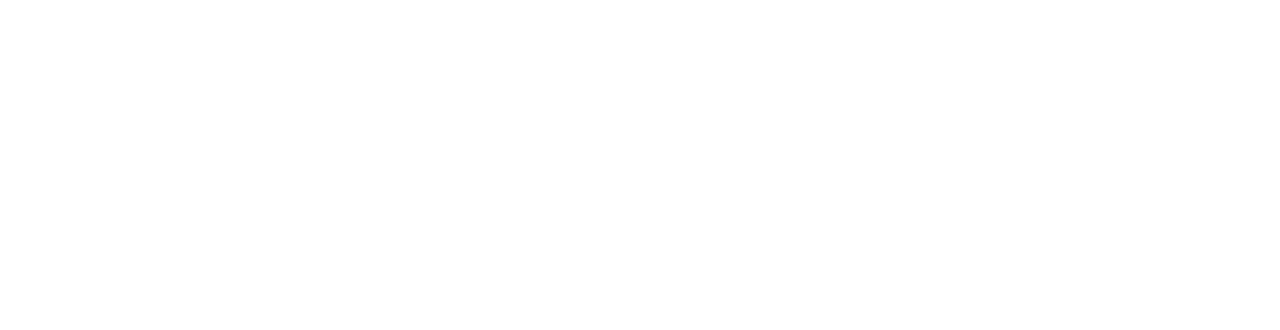
==== commit 8732393a: "Font" ====
--- a/index.html
+++ b/index.html
@@ -11,10 +11,8 @@
 </head>
 <body>
 
-    <!--ШАПКА САЙТА С НАВИГАЦИЕЙ-->
-
-    <section class="main-top-container">
-        <section class="main-top-head">
+    <header class="main-top-container">
+        <header class="main-top-head">
             <div class="main-top-head-inside">
                 <div class="logo-left">
                     <div class="top-title-logo">
@@ -48,7 +46,7 @@
                     <svg id="acc-logo" viewBox="0 0 512 512" xmlns="http://www.w3.org/2000/svg" data-name="Layer 1"><path d="m429.2 326.8a244.942 244.942 0 0 0 -418.142 173.2v12h489.884v-12a243.336 243.336 0 0 0 -71.742-173.2zm-393.821 161.2c6.249-116.273 102.821-208.941 220.621-208.941s214.372 92.668 220.621 208.941zm220.621-250.82a118.59 118.59 0 1 0 -118.59-118.59 118.725 118.725 0 0 0 118.59 118.59zm0-213.18a94.59 94.59 0 1 1 -94.59 94.59 94.7 94.7 0 0 1 94.59-94.59z"/></svg>
                 </div>
             </div>           
-        </section>
+        </header>
 
     <!-- ОГЛАВЛЕНИЕ С ПОИСКОМ -->
 
@@ -65,7 +63,7 @@
                 </form>
             </div>
         </section>
-    </section>
+    </header>
 
     <!-- БЛОКИ С ОПИСАНИЕМ -->
 
@@ -90,9 +88,9 @@
             <div class="content-3">
                 <p>Share:</p>
                 <form action="social-media.html" target="_blank">
-                    <button type="submit"><svg version="1.1" class="logo-pic" xmlns="http://www.w3.org/2000/svg" xmlns:xlink="http://www.w3.org/1999/xlink" x="0px" y="0px" viewBox="0 0 410.155 410.155" style="enable-background:new 0 0 410.155 410.155;" xml:space="preserve"><path style="fill: rgb(255, 255, 255);" d="M403.632,74.18c-9.113,4.041-18.573,7.229-28.28,9.537c10.696-10.164,18.738-22.877,23.275-37.067 l0,0c1.295-4.051-3.105-7.554-6.763-5.385l0,0c-13.504,8.01-28.05,14.019-43.235,17.862c-0.881,0.223-1.79,0.336-2.702,0.336 c-2.766,0-5.455-1.027-7.57-2.891c-16.156-14.239-36.935-22.081-58.508-22.081c-9.335,0-18.76,1.455-28.014,4.325 c-28.672,8.893-50.795,32.544-57.736,61.724c-2.604,10.945-3.309,21.9-2.097,32.56c0.139,1.225-0.44,2.08-0.797,2.481 c-0.627,0.703-1.516,1.106-2.439,1.106c-0.103,0-0.209-0.005-0.314-0.015c-62.762-5.831-119.358-36.068-159.363-85.14l0,0 c-2.04-2.503-5.952-2.196-7.578,0.593l0,0C13.677,65.565,9.537,80.937,9.537,96.579c0,23.972,9.631,46.563,26.36,63.032 c-7.035-1.668-13.844-4.295-20.169-7.808l0,0c-3.06-1.7-6.825,0.485-6.868,3.985l0,0c-0.438,35.612,20.412,67.3,51.646,81.569 c-0.629,0.015-1.258,0.022-1.888,0.022c-4.951,0-9.964-0.478-14.898-1.421l0,0c-3.446-0.658-6.341,2.611-5.271,5.952l0,0 c10.138,31.651,37.39,54.981,70.002,60.278c-27.066,18.169-58.585,27.753-91.39,27.753l-10.227-0.006 c-3.151,0-5.816,2.054-6.619,5.106c-0.791,3.006,0.666,6.177,3.353,7.74c36.966,21.513,79.131,32.883,121.955,32.883 c37.485,0,72.549-7.439,104.219-22.109c29.033-13.449,54.689-32.674,76.255-57.141c20.09-22.792,35.8-49.103,46.692-78.201 c10.383-27.737,15.871-57.333,15.871-85.589v-1.346c-0.001-4.537,2.051-8.806,5.631-11.712c13.585-11.03,25.415-24.014,35.16-38.591 l0,0C411.924,77.126,407.866,72.302,403.632,74.18L403.632,74.18z" fill="#76A9EA"></path></svg></button>
-                    <button type="submit"><svg version="1.1" class="logo-pic" xmlns="http://www.w3.org/2000/svg" xmlns:xlink="http://www.w3.org/1999/xlink" x="0px" y="0px" viewBox="0 0 42.054 42.054" style="enable-background:new 0 0 42.054 42.054;" xml:space="preserve"><g><path d="M42.054,21.168c0,10.001-6.987,18.354-16.344,20.485V24.185h5.053v-5.833h-5.104V17.05c0-2.5,1.094-4.532,3.697-4.532 c1.043,0,1.877,0.157,2.555,0.365l0.311-6.094c-1.094-0.312-2.445-0.522-4.217-0.522c-2.291,0-5.053,0.68-7.031,2.554 c-2.293,2.084-3.23,5.469-3.23,8.541v0.989H14.41v5.833h3.333v17.729C7.694,40.334,0,31.661,0,21.168 C0,9.555,9.415,0.14,21.028,0.14C32.641,0.139,42.054,9.554,42.054,21.168z" fill="#000000" style="fill: rgb(255, 255, 255);"></path></g></svg></button>             
-                    <button type="submit"><svg version="1.1" class="logo-pic" xmlns="http://www.w3.org/2000/svg" xmlns:xlink="http://www.w3.org/1999/xlink" x="0px" y="0px" viewBox="0 0 25.626 25.626" style="enable-background:new 0 0 25.626 25.626;" xml:space="preserve"><g><path style="fill: rgb(255, 255, 255);" d="M12.812,0C5.736,0,0,5.736,0,12.812c0,5.421,3.372,10.045,8.128,11.917 c-0.021-0.438-0.018-2.705,1.56-9.474c0.211-2.258-0.082-3.059-0.082-3.997c0-2.129,1.106-2.578,1.752-2.578 c0.921,0,2.193,0.352,2.193,1.836c0,1.7-1.386,2.147-1.386,2.147s-0.1,0.435-0.215,1.643c-0.115,1.21,0.369,2.52,2.343,2.52 c3.165,0,3.653-4.393,3.653-5.602c0-1.67-1.224-5.06-5.024-5.06c-5.068,0-5.94,4.54-5.94,5.751c0,0.518,0.143,1.432,0.241,1.823 c0.957,0.155,0.858,1.465,0.449,1.837c-0.455,0.409-2.793,0.896-2.793-4.236c0-4.887,4.356-7.405,8.179-7.405 c3.639,0,7.603,2.511,7.603,7.348c0,4.318-3.104,7.718-6.364,7.718c-1.958,0-2.996-1.613-2.996-1.613 c0,1.51-2.773,6.699-3.128,7.358c1.44,0.561,3.001,0.88,4.64,0.88c7.076,0,12.813-5.736,12.813-12.813S19.888,0,12.812,0z" fill="#030104"></path></g></svg></button>
+                    <button type="submit" aria-label="twitter"><svg class="logo-pic" xmlns="http://www.w3.org/2000/svg" xmlns:xlink="http://www.w3.org/1999/xlink" x="0px" y="0px" viewBox="0 0 410.155 410.155" style="enable-background:new 0 0 410.155 410.155;" xml:space="preserve"><path style="fill: rgb(255, 255, 255);" d="M403.632,74.18c-9.113,4.041-18.573,7.229-28.28,9.537c10.696-10.164,18.738-22.877,23.275-37.067 l0,0c1.295-4.051-3.105-7.554-6.763-5.385l0,0c-13.504,8.01-28.05,14.019-43.235,17.862c-0.881,0.223-1.79,0.336-2.702,0.336 c-2.766,0-5.455-1.027-7.57-2.891c-16.156-14.239-36.935-22.081-58.508-22.081c-9.335,0-18.76,1.455-28.014,4.325 c-28.672,8.893-50.795,32.544-57.736,61.724c-2.604,10.945-3.309,21.9-2.097,32.56c0.139,1.225-0.44,2.08-0.797,2.481 c-0.627,0.703-1.516,1.106-2.439,1.106c-0.103,0-0.209-0.005-0.314-0.015c-62.762-5.831-119.358-36.068-159.363-85.14l0,0 c-2.04-2.503-5.952-2.196-7.578,0.593l0,0C13.677,65.565,9.537,80.937,9.537,96.579c0,23.972,9.631,46.563,26.36,63.032 c-7.035-1.668-13.844-4.295-20.169-7.808l0,0c-3.06-1.7-6.825,0.485-6.868,3.985l0,0c-0.438,35.612,20.412,67.3,51.646,81.569 c-0.629,0.015-1.258,0.022-1.888,0.022c-4.951,0-9.964-0.478-14.898-1.421l0,0c-3.446-0.658-6.341,2.611-5.271,5.952l0,0 c10.138,31.651,37.39,54.981,70.002,60.278c-27.066,18.169-58.585,27.753-91.39,27.753l-10.227-0.006 c-3.151,0-5.816,2.054-6.619,5.106c-0.791,3.006,0.666,6.177,3.353,7.74c36.966,21.513,79.131,32.883,121.955,32.883 c37.485,0,72.549-7.439,104.219-22.109c29.033-13.449,54.689-32.674,76.255-57.141c20.09-22.792,35.8-49.103,46.692-78.201 c10.383-27.737,15.871-57.333,15.871-85.589v-1.346c-0.001-4.537,2.051-8.806,5.631-11.712c13.585-11.03,25.415-24.014,35.16-38.591 l0,0C411.924,77.126,407.866,72.302,403.632,74.18L403.632,74.18z" fill="#76A9EA"></path></svg></button>
+                    <button type="submit" aria-label="facebook"><svg class="logo-pic" xmlns="http://www.w3.org/2000/svg" xmlns:xlink="http://www.w3.org/1999/xlink" x="0px" y="0px" viewBox="0 0 42.054 42.054" style="enable-background:new 0 0 42.054 42.054;" xml:space="preserve"><g><path d="M42.054,21.168c0,10.001-6.987,18.354-16.344,20.485V24.185h5.053v-5.833h-5.104V17.05c0-2.5,1.094-4.532,3.697-4.532 c1.043,0,1.877,0.157,2.555,0.365l0.311-6.094c-1.094-0.312-2.445-0.522-4.217-0.522c-2.291,0-5.053,0.68-7.031,2.554 c-2.293,2.084-3.23,5.469-3.23,8.541v0.989H14.41v5.833h3.333v17.729C7.694,40.334,0,31.661,0,21.168 C0,9.555,9.415,0.14,21.028,0.14C32.641,0.139,42.054,9.554,42.054,21.168z" fill="#000000" style="fill: rgb(255, 255, 255);"></path></g></svg></button>             
+                    <button type="submit" aria-label="pinterest"><svg class="logo-pic" xmlns="http://www.w3.org/2000/svg" xmlns:xlink="http://www.w3.org/1999/xlink" x="0px" y="0px" viewBox="0 0 25.626 25.626" style="enable-background:new 0 0 25.626 25.626;" xml:space="preserve"><g><path style="fill: rgb(255, 255, 255);" d="M12.812,0C5.736,0,0,5.736,0,12.812c0,5.421,3.372,10.045,8.128,11.917 c-0.021-0.438-0.018-2.705,1.56-9.474c0.211-2.258-0.082-3.059-0.082-3.997c0-2.129,1.106-2.578,1.752-2.578 c0.921,0,2.193,0.352,2.193,1.836c0,1.7-1.386,2.147-1.386,2.147s-0.1,0.435-0.215,1.643c-0.115,1.21,0.369,2.52,2.343,2.52 c3.165,0,3.653-4.393,3.653-5.602c0-1.67-1.224-5.06-5.024-5.06c-5.068,0-5.94,4.54-5.94,5.751c0,0.518,0.143,1.432,0.241,1.823 c0.957,0.155,0.858,1.465,0.449,1.837c-0.455,0.409-2.793,0.896-2.793-4.236c0-4.887,4.356-7.405,8.179-7.405 c3.639,0,7.603,2.511,7.603,7.348c0,4.318-3.104,7.718-6.364,7.718c-1.958,0-2.996-1.613-2.996-1.613 c0,1.51-2.773,6.699-3.128,7.358c1.44,0.561,3.001,0.88,4.64,0.88c7.076,0,12.813-5.736,12.813-12.813S19.888,0,12.812,0z" fill="#030104"></path></g></svg></button>
                 </form>
                 <svg id="content-3-flag" enable-background="new 0 0 100 100" viewBox="0 0 100 100" xmlns="http://www.w3.org/2000/svg"><g><path d="m85.1 100c-.5 0-1.6 0-2.1-.5h-.5l-32.5-13.6-32.4 13.6c-2.1 1-4.7.5-6.3-.5s-2.6-3.1-2.6-5.2v-73.3c0-11.5 8.9-20.4 20.4-20.4h41.9c11.5 0 20.4 8.9 20.4 20.4v73.3c0 2.1-1 4.2-2.6 5.2-1.1.5-2.7 1-3.7 1zm-56-90c-5.2 0-9.9 4.7-9.9 9.9v67.5l30.8-13 30.9 13.1v-67.6c0-5.2-4.7-9.9-9.9-9.9z"></path></g></svg>
             </div>
--- a/style.css
+++ b/style.css
@@ -1,5 +1,5 @@
 html, body {
-    font-family: 'Rotunda';
+    font-family: 'Calibri';
     margin: 0;
     height: 100%;
 }
@@ -20,7 +20,7 @@
     justify-content:center;
     margin: 10px 10px 0px 10px;
     width: 99%;
-    height: 55%;
+    height: 500px;
     background: var(--gradient);
 }
 
@@ -193,10 +193,10 @@
 }
 
 hr {
-    position: fixed;
-    right: 9px;
-    top: 82px;
-    width: 99%;
+    position: absolute;
+    right: 0px;
+    top: 70px;
+    width: 100%;
     height: 1px;
     border: none;
     background-color: var(--light-blue-color);
@@ -220,7 +220,7 @@
 .main-top-title h1 {
     flex-wrap: wrap;
     position: absolute;
-    top: 16%;
+    top: 150px;
     margin: 0;
     color: white;
     font-size: 60px; 
@@ -229,7 +229,7 @@
 
 .main-top-title p {
     position: absolute;
-    top: 23%;
+    top: 210px;
     color: var(--dark-blue-color);
     font-size: 25px;
     font-weight: 400;
@@ -237,7 +237,7 @@
 
 .main-block-input {
     position: absolute;
-    top: 34%;
+    top: 310px;
 }
 
 .form-search input {
@@ -287,7 +287,7 @@
 .first-main-description {
     background: var(--light-blue-color);
     width: 99%;
-    height: 50%;
+    height: 500px;
     margin: 0px 10px 0 10px;
     padding-top: 20px;
     border-bottom-left-radius: 80px;
@@ -295,6 +295,7 @@
     display: flex;
     justify-content: center;
     flex-wrap: wrap;
+    
 }
 
 .description-web-design {
--- a/responsive.css
+++ b/responsive.css
@@ -1,6 +1,30 @@
 @media (max-width:1400px) {
-    body {
-        background-color: blue;
+    
+    .top-main-sections {
+        padding: 15px 150px 0px 80px;
+    }
+
+    .form-search input {
+        width: 750px;  
+    }
+
+    .description-web-design {
+        margin-top: 20px;
+        width: 230px;
     }
     
-}+    .description-finance {
+        position: relative;
+        width: 450px;
+        margin-top: 20px;
+    }
+
+    .content-2 button {
+       margin-top: 20px;
+    }
+
+    #content-3-flag {
+        left: 200px;
+    }
+}
+
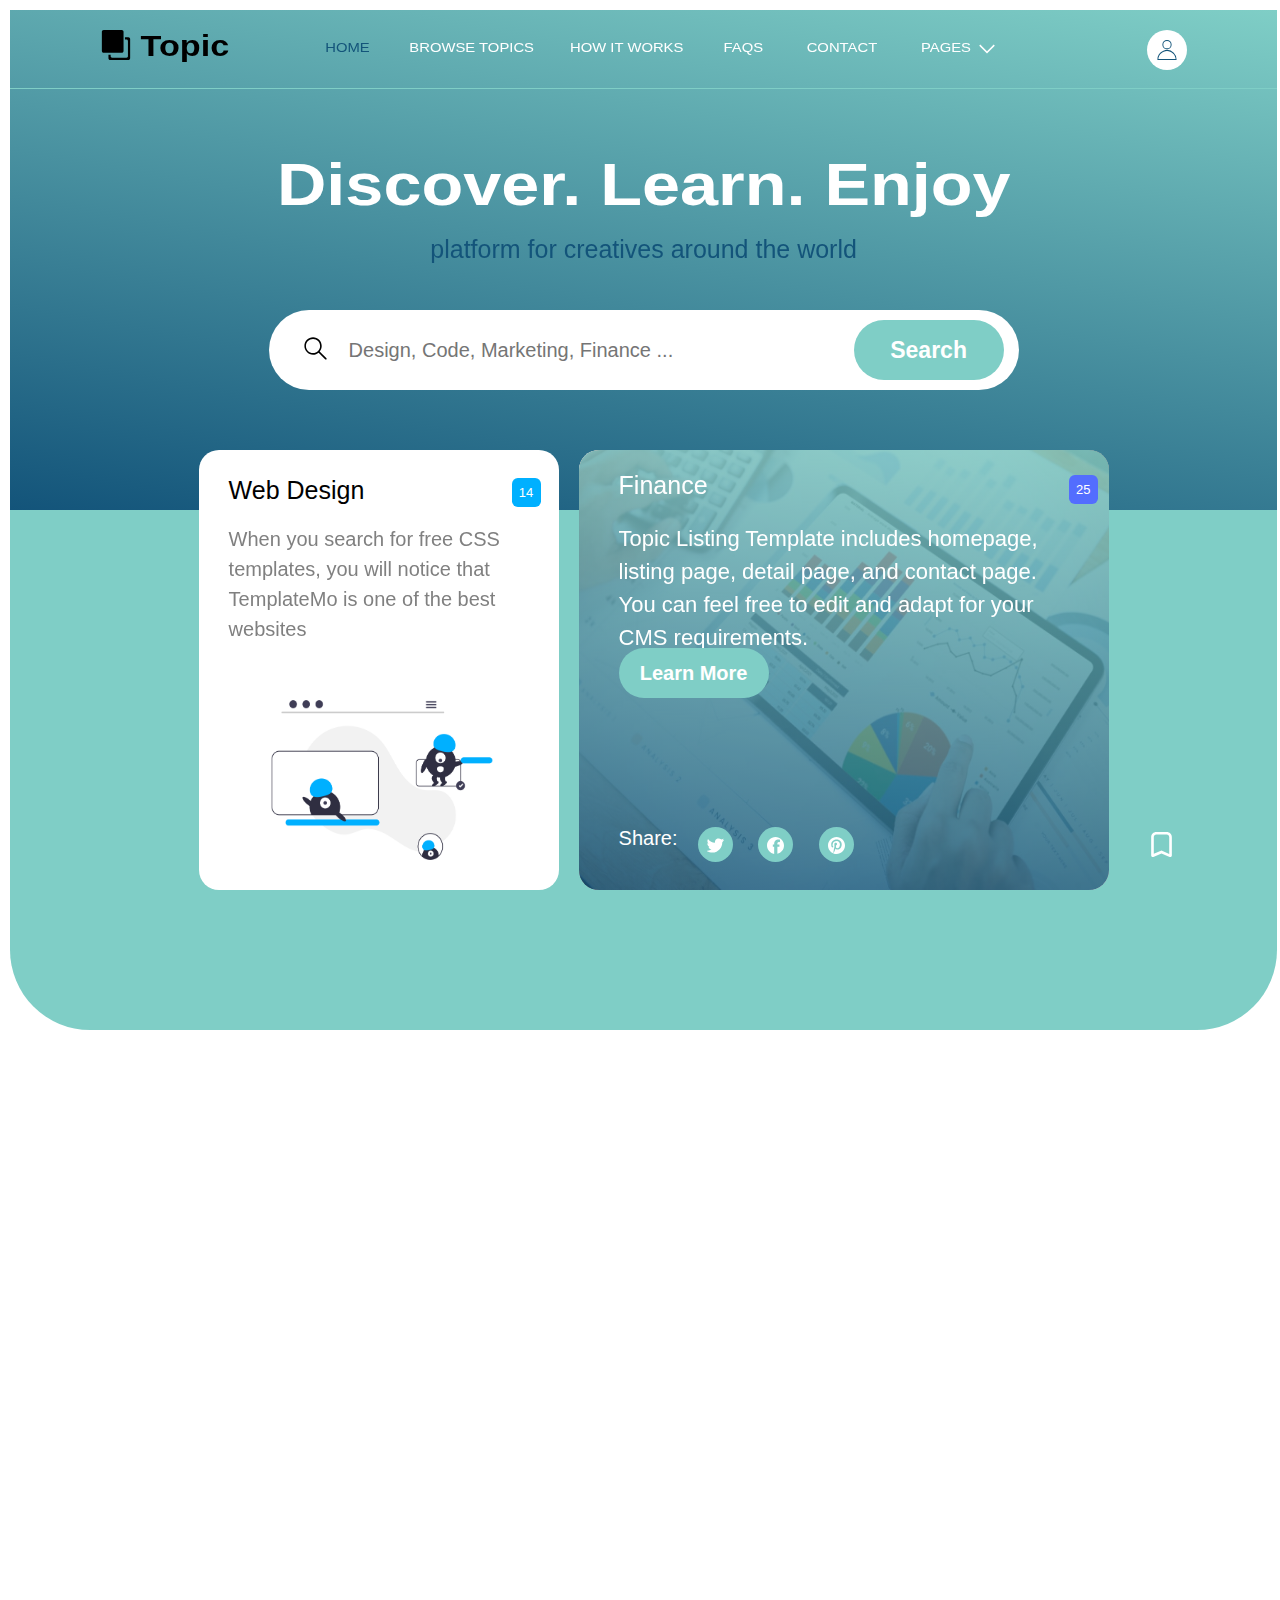
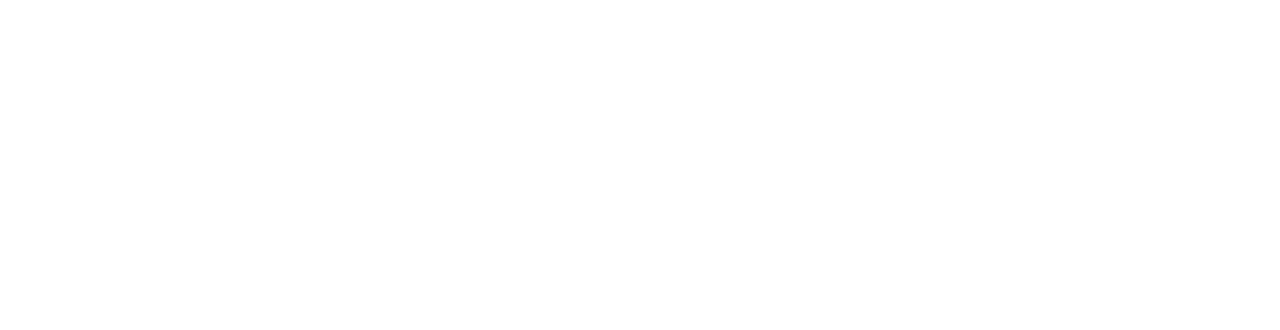
==== commit 0f5d72c5: "correct main web" ====
--- a/index.html
+++ b/index.html
@@ -10,7 +10,6 @@
     <script src="script.js" defer></script>
 </head>
 <body>
-
     <header class="main-top-container">
         <header class="main-top-head">
             <div class="main-top-head-inside">
@@ -77,22 +76,22 @@
         <div class="description-finance">
             <img class="finance-main-img" src="img/finance.jpg" alt="">
             <div class="gradient-finance"></div>
-            <div class="content-1">
+            <div class="description-finance-text">
                 <h2>Finance</h2>
                 <div class="number-25">25</div>
                 <p>Topic Listing Template includes homepage, listing page, detail page, and contact page. You can feel free to edit and adapt for your CMS requirements.</p>
             </div>
-            <div class="content-2">
+            <div class="button-learn">
                 <button type="submit"><strong>Learn More</strong></button>
             </div>
-            <div class="content-3">
+            <div class="buttons-share-social-media">
                 <p>Share:</p>
                 <form action="social-media.html" target="_blank">
                     <button type="submit" aria-label="twitter"><svg class="logo-pic" xmlns="http://www.w3.org/2000/svg" xmlns:xlink="http://www.w3.org/1999/xlink" x="0px" y="0px" viewBox="0 0 410.155 410.155" style="enable-background:new 0 0 410.155 410.155;" xml:space="preserve"><path style="fill: rgb(255, 255, 255);" d="M403.632,74.18c-9.113,4.041-18.573,7.229-28.28,9.537c10.696-10.164,18.738-22.877,23.275-37.067 l0,0c1.295-4.051-3.105-7.554-6.763-5.385l0,0c-13.504,8.01-28.05,14.019-43.235,17.862c-0.881,0.223-1.79,0.336-2.702,0.336 c-2.766,0-5.455-1.027-7.57-2.891c-16.156-14.239-36.935-22.081-58.508-22.081c-9.335,0-18.76,1.455-28.014,4.325 c-28.672,8.893-50.795,32.544-57.736,61.724c-2.604,10.945-3.309,21.9-2.097,32.56c0.139,1.225-0.44,2.08-0.797,2.481 c-0.627,0.703-1.516,1.106-2.439,1.106c-0.103,0-0.209-0.005-0.314-0.015c-62.762-5.831-119.358-36.068-159.363-85.14l0,0 c-2.04-2.503-5.952-2.196-7.578,0.593l0,0C13.677,65.565,9.537,80.937,9.537,96.579c0,23.972,9.631,46.563,26.36,63.032 c-7.035-1.668-13.844-4.295-20.169-7.808l0,0c-3.06-1.7-6.825,0.485-6.868,3.985l0,0c-0.438,35.612,20.412,67.3,51.646,81.569 c-0.629,0.015-1.258,0.022-1.888,0.022c-4.951,0-9.964-0.478-14.898-1.421l0,0c-3.446-0.658-6.341,2.611-5.271,5.952l0,0 c10.138,31.651,37.39,54.981,70.002,60.278c-27.066,18.169-58.585,27.753-91.39,27.753l-10.227-0.006 c-3.151,0-5.816,2.054-6.619,5.106c-0.791,3.006,0.666,6.177,3.353,7.74c36.966,21.513,79.131,32.883,121.955,32.883 c37.485,0,72.549-7.439,104.219-22.109c29.033-13.449,54.689-32.674,76.255-57.141c20.09-22.792,35.8-49.103,46.692-78.201 c10.383-27.737,15.871-57.333,15.871-85.589v-1.346c-0.001-4.537,2.051-8.806,5.631-11.712c13.585-11.03,25.415-24.014,35.16-38.591 l0,0C411.924,77.126,407.866,72.302,403.632,74.18L403.632,74.18z" fill="#76A9EA"></path></svg></button>
                     <button type="submit" aria-label="facebook"><svg class="logo-pic" xmlns="http://www.w3.org/2000/svg" xmlns:xlink="http://www.w3.org/1999/xlink" x="0px" y="0px" viewBox="0 0 42.054 42.054" style="enable-background:new 0 0 42.054 42.054;" xml:space="preserve"><g><path d="M42.054,21.168c0,10.001-6.987,18.354-16.344,20.485V24.185h5.053v-5.833h-5.104V17.05c0-2.5,1.094-4.532,3.697-4.532 c1.043,0,1.877,0.157,2.555,0.365l0.311-6.094c-1.094-0.312-2.445-0.522-4.217-0.522c-2.291,0-5.053,0.68-7.031,2.554 c-2.293,2.084-3.23,5.469-3.23,8.541v0.989H14.41v5.833h3.333v17.729C7.694,40.334,0,31.661,0,21.168 C0,9.555,9.415,0.14,21.028,0.14C32.641,0.139,42.054,9.554,42.054,21.168z" fill="#000000" style="fill: rgb(255, 255, 255);"></path></g></svg></button>             
                     <button type="submit" aria-label="pinterest"><svg class="logo-pic" xmlns="http://www.w3.org/2000/svg" xmlns:xlink="http://www.w3.org/1999/xlink" x="0px" y="0px" viewBox="0 0 25.626 25.626" style="enable-background:new 0 0 25.626 25.626;" xml:space="preserve"><g><path style="fill: rgb(255, 255, 255);" d="M12.812,0C5.736,0,0,5.736,0,12.812c0,5.421,3.372,10.045,8.128,11.917 c-0.021-0.438-0.018-2.705,1.56-9.474c0.211-2.258-0.082-3.059-0.082-3.997c0-2.129,1.106-2.578,1.752-2.578 c0.921,0,2.193,0.352,2.193,1.836c0,1.7-1.386,2.147-1.386,2.147s-0.1,0.435-0.215,1.643c-0.115,1.21,0.369,2.52,2.343,2.52 c3.165,0,3.653-4.393,3.653-5.602c0-1.67-1.224-5.06-5.024-5.06c-5.068,0-5.94,4.54-5.94,5.751c0,0.518,0.143,1.432,0.241,1.823 c0.957,0.155,0.858,1.465,0.449,1.837c-0.455,0.409-2.793,0.896-2.793-4.236c0-4.887,4.356-7.405,8.179-7.405 c3.639,0,7.603,2.511,7.603,7.348c0,4.318-3.104,7.718-6.364,7.718c-1.958,0-2.996-1.613-2.996-1.613 c0,1.51-2.773,6.699-3.128,7.358c1.44,0.561,3.001,0.88,4.64,0.88c7.076,0,12.813-5.736,12.813-12.813S19.888,0,12.812,0z" fill="#030104"></path></g></svg></button>
                 </form>
-                <svg id="content-3-flag" enable-background="new 0 0 100 100" viewBox="0 0 100 100" xmlns="http://www.w3.org/2000/svg"><g><path d="m85.1 100c-.5 0-1.6 0-2.1-.5h-.5l-32.5-13.6-32.4 13.6c-2.1 1-4.7.5-6.3-.5s-2.6-3.1-2.6-5.2v-73.3c0-11.5 8.9-20.4 20.4-20.4h41.9c11.5 0 20.4 8.9 20.4 20.4v73.3c0 2.1-1 4.2-2.6 5.2-1.1.5-2.7 1-3.7 1zm-56-90c-5.2 0-9.9 4.7-9.9 9.9v67.5l30.8-13 30.9 13.1v-67.6c0-5.2-4.7-9.9-9.9-9.9z"></path></g></svg>
+                <svg id="description-finance-flag" enable-background="new 0 0 100 100" viewBox="0 0 100 100" xmlns="http://www.w3.org/2000/svg"><g><path d="m85.1 100c-.5 0-1.6 0-2.1-.5h-.5l-32.5-13.6-32.4 13.6c-2.1 1-4.7.5-6.3-.5s-2.6-3.1-2.6-5.2v-73.3c0-11.5 8.9-20.4 20.4-20.4h41.9c11.5 0 20.4 8.9 20.4 20.4v73.3c0 2.1-1 4.2-2.6 5.2-1.1.5-2.7 1-3.7 1zm-56-90c-5.2 0-9.9 4.7-9.9 9.9v67.5l30.8-13 30.9 13.1v-67.6c0-5.2-4.7-9.9-9.9-9.9z"></path></g></svg>
             </div>
         </div>
     </section>
--- a/style.css
+++ b/style.css
@@ -1,7 +1,18 @@
 html, body {
-    font-family: 'Calibri';
+    font-family: 'Open Sans', sans-serif;
     margin: 0;
     height: 100%;
+}
+
+hr {
+    position: absolute;
+    right: 0px;
+    top: 70px;
+    width: 100%;
+    height: 1px;
+    border: none;
+    background-color: var(--light-blue-color);
+    z-index: 1;
 }
 
 :root {
@@ -55,7 +66,7 @@
 }
 
 .top-title h1{
-    margin-top: 14px;
+    margin-top: 19px;
     font-size: 30px;
     transform: var(--text-transform);
 }
@@ -192,17 +203,6 @@
     transition: fill 300ms;
 }
 
-hr {
-    position: absolute;
-    right: 0px;
-    top: 70px;
-    width: 100%;
-    height: 1px;
-    border: none;
-    background-color: var(--light-blue-color);
-    z-index: 1;
-}
-
 /* ОГЛАВЛЕНИЕ С ПОИСКОМ */
 
 .main-top-title {
@@ -326,7 +326,7 @@
     color: white;
     width: 15px;
     height: 15px;
-    padding: 5px 7px 11px 7px;
+    padding: 7px;
     background-color: #00b0ff;
     position: absolute;
     left: 87%;
@@ -387,14 +387,14 @@
     border-radius: 20px;
 }
 
-.content-1 {
+.description-finance-text {
     color: white;
     position: absolute;
     top: 0;
     width: 85%;
 }
 
-.content-1 h2 {
+.description-finance-text h2 {
     font-size: 25px;
     font-weight: 400;
 }
@@ -405,14 +405,14 @@
     color: white;
     width: 15px;
     height: 15px;
-    padding: 5px 7px 11px 7px;
+    padding: 7px 7px 7px 7px;
     background-color: #536dfe;
     position: absolute;
     left: 100%;
-    bottom: 30%;
-}
-
-.content-1 p {
+    bottom: 23%;
+}
+
+.description-finance-text p {
     font-size: 22px;
     position: absolute;
     top: 50px;
@@ -421,12 +421,12 @@
     padding: 0;
 }
 
-.content-2 {
+.button-learn {
     position: absolute;
     top: 45%;
 }
 
-.content-2 button {
+.button-learn button {
     width: 150px;
     height: 50px;
     border-radius: 50px;
@@ -437,12 +437,12 @@
     transition: var(--smooth-transition-background);
 }
 
-.content-2 button:hover {
+.button-learn button:hover {
     cursor: pointer;
     background-color: var(--dark-blue-color);
 }
 
-.content-3 {
+.buttons-share-social-media {
     display: flex;
     position: absolute;
     bottom: 20px;
@@ -451,7 +451,7 @@
     font-weight: 300;
 }
 
-.content-3 button {
+.buttons-share-social-media button {
     position: relative;
     margin: 20px 0 0 20px;
     width: 35px;
@@ -462,7 +462,7 @@
     transition: var(--smooth-transition-background);
 }
 
-.content-3 button:hover {
+.buttons-share-social-media button:hover {
     cursor: pointer;
     background-color: var(--dark-blue-color);
 }
@@ -473,7 +473,7 @@
     height: 17px;
 }
 
-#content-3-flag {
+#description-finance-flag {
     position: relative;
     left: 295px;
     top: 25px;
@@ -484,7 +484,7 @@
     transition: fill 200ms;
 }
 
-#content-3-flag:hover {
+#description-finance-flag:hover {
     cursor: pointer;
     fill: var(--light-blue-color);
     transition: fill 200ms;
